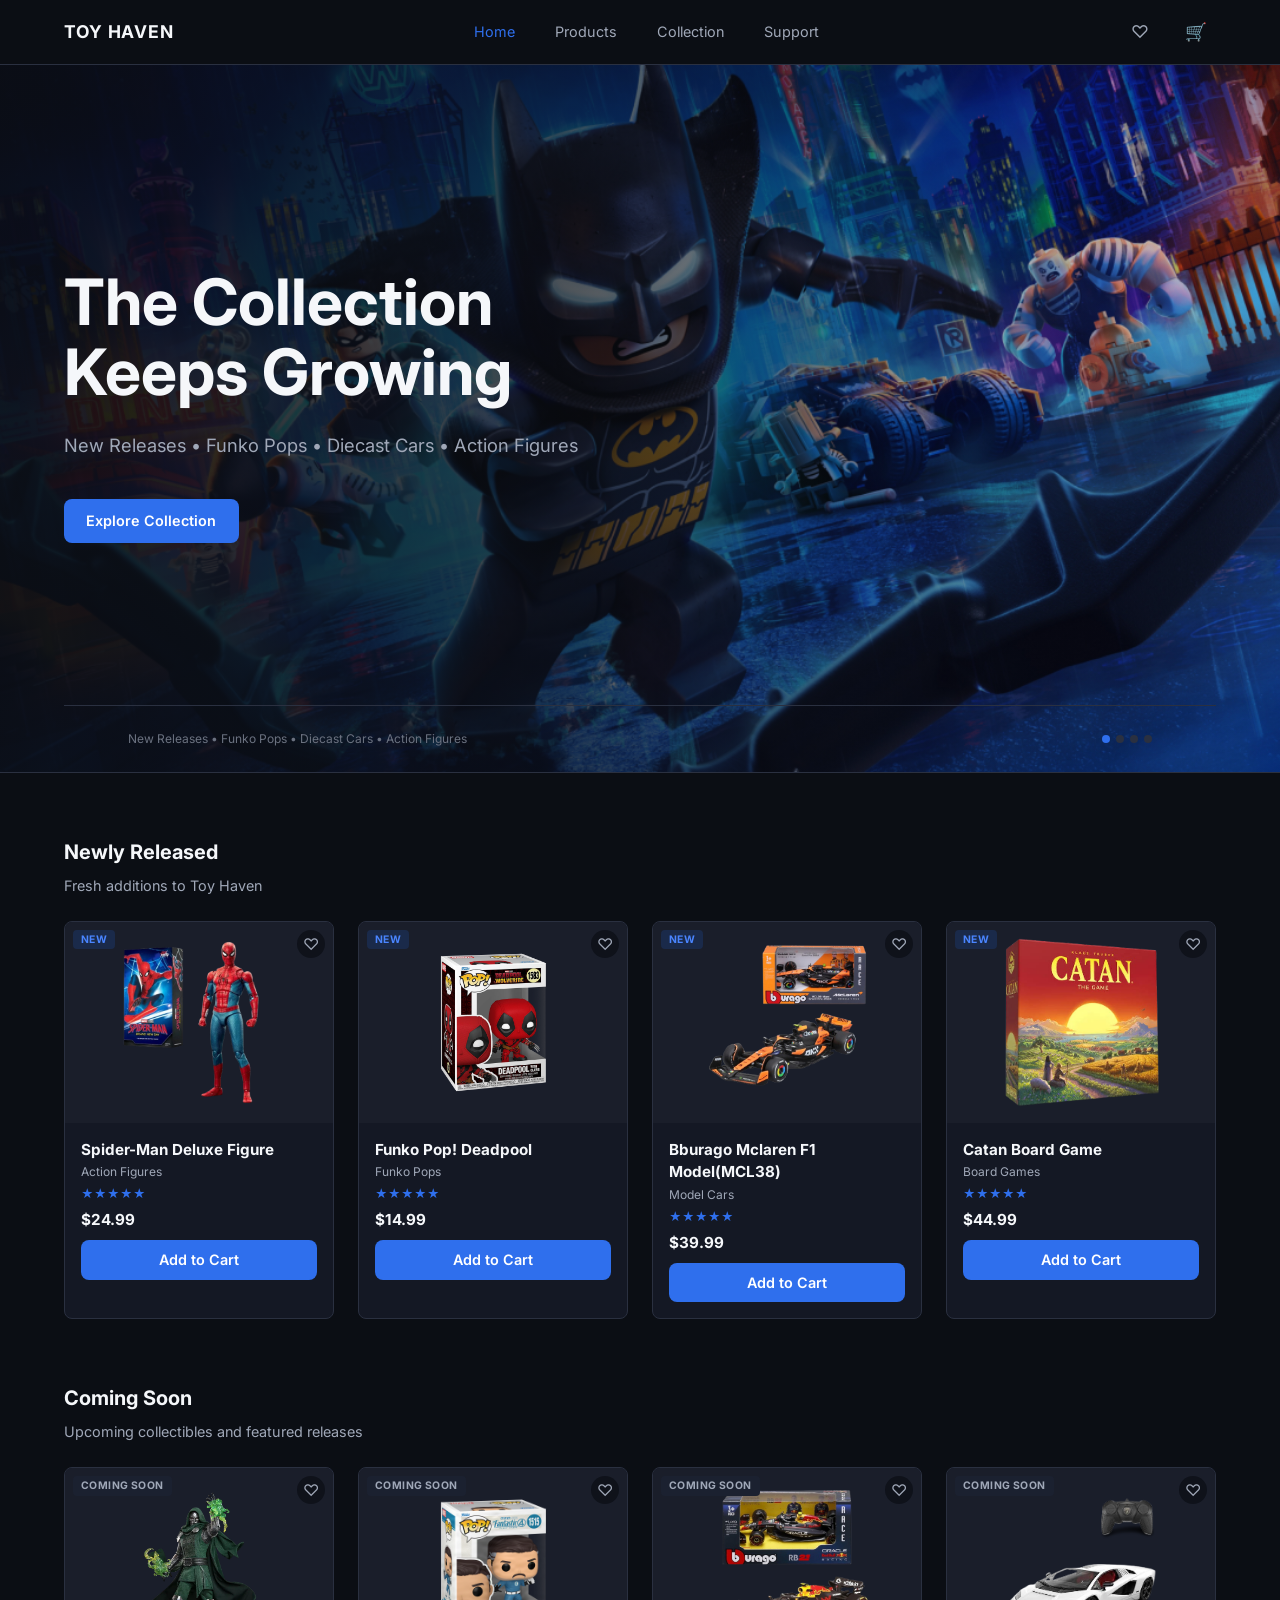
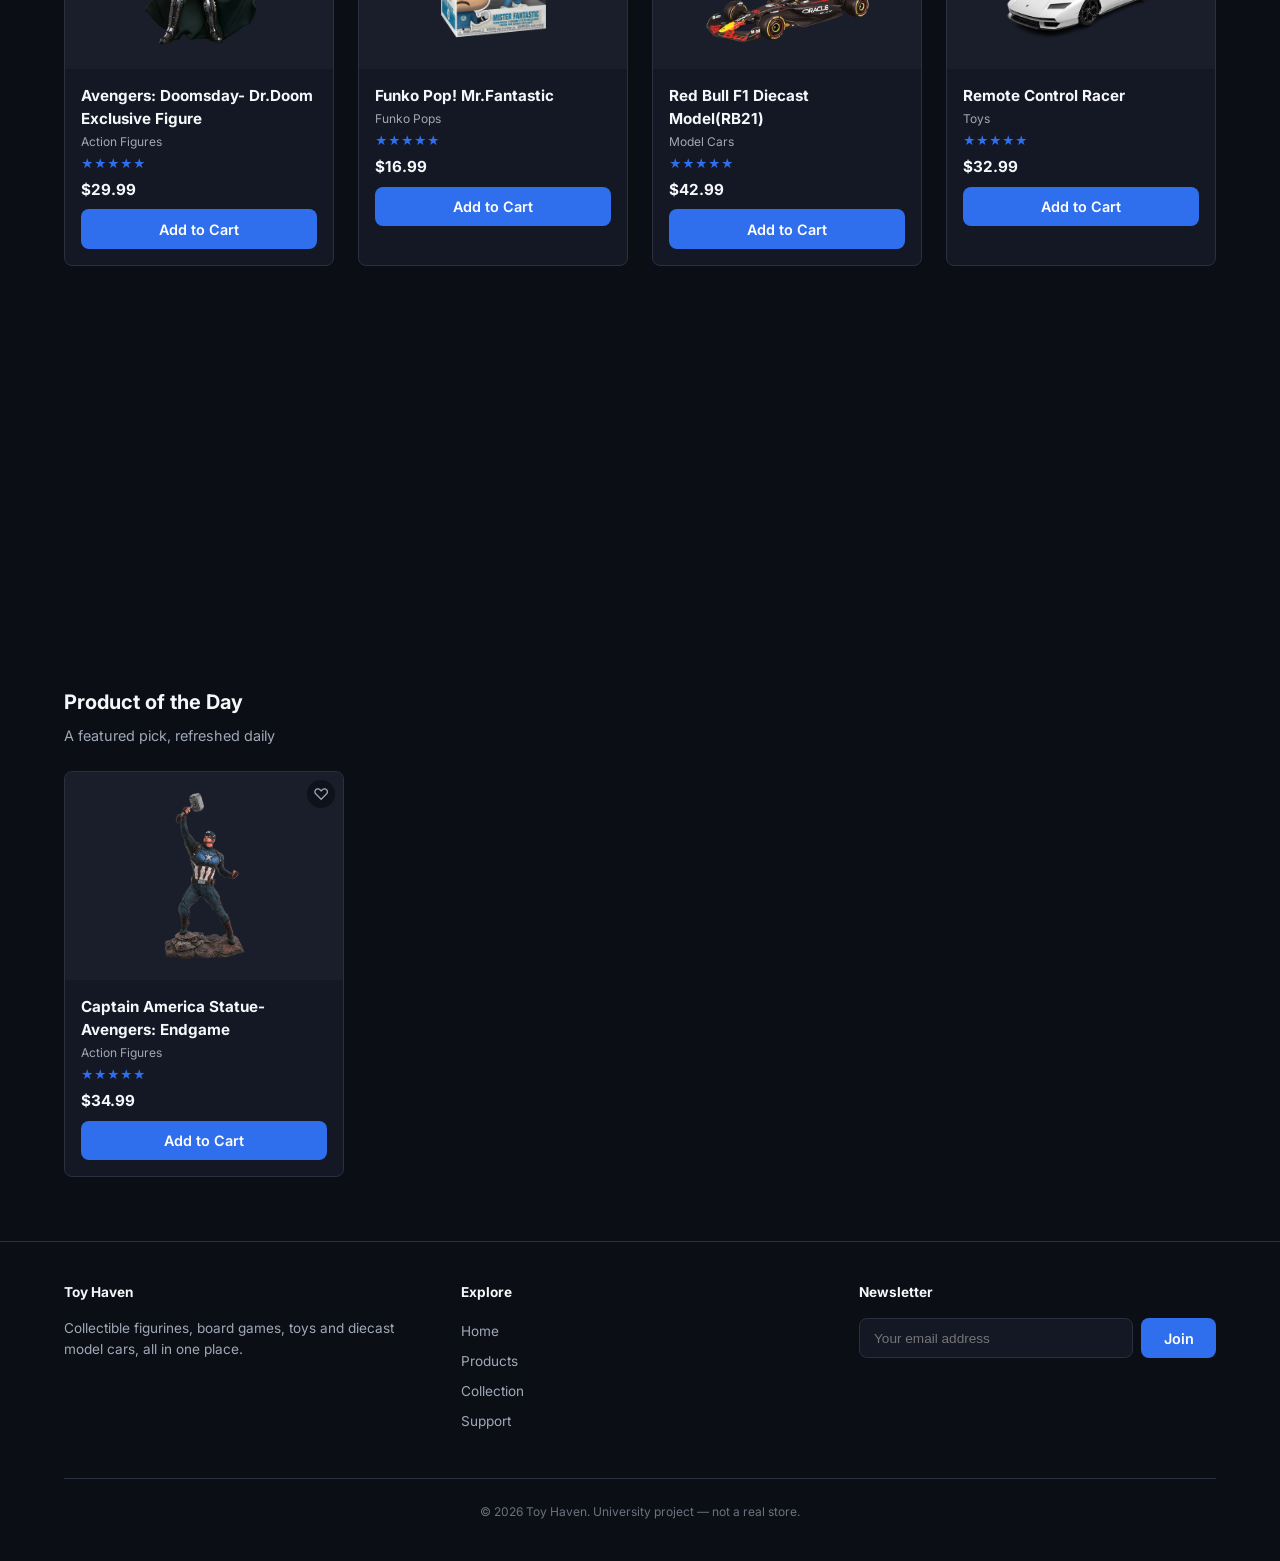
==== index.html @ 526e75de "Initial commit: Toy Haven project" ====
<!DOCTYPE html>
<html lang="en">
<head>
  <meta charset="UTF-8">
  <meta name="viewport" content="width=device-width, initial-scale=1.0">
  <title>Toy Haven — Collectibles, Toys & Board Games</title>
  <meta name="description" content="Toy Haven — browse action figures, Funko Pops, model cars, board games and toys in one place.">
  <link rel="icon" type="image/png" href="favicon/favicon.png">
  <link rel="manifest" href="manifest.json">
  <link rel="apple-touch-icon" href="favicon/icon-192.png">
  <meta name="theme-color" content="#0b0e14">
  <link rel="preconnect" href="https://fonts.googleapis.com">
  <link href="https://fonts.googleapis.com/css2?family=Inter:wght@400;600;700&display=swap" rel="stylesheet">
  <link rel="stylesheet" href="css/style.css">
</head>
<body>

  <!-- ============ HEADER (identical on every page) ============ -->
  <header class="site-header">
    <div class="container">
      <div class="logo">TOY HAVEN</div>

      <nav class="main-nav">
        <a href="index.html" class="active">Home</a>
        <a href="products.html">Products</a>
        <a href="collection.html">Collection</a>
        <a href="support.html">Support</a>
      </nav>

      <div class="header-icons">
        <a href="collection.html" aria-label="Wishlist">♡</a>
        <a href="cart.html" aria-label="Shopping cart">
          🛒
          <span id="cart-count" class="cart-count">0</span>
        </a>
        <button class="hamburger" aria-label="Open menu">
          <span></span><span></span><span></span>
        </button>
      </div>
    </div>
  </header>

  <!-- ============ HERO CAROUSEL (full-width, outside the container) ============ -->
  <section class="hero-full" aria-label="Promotions">
    <div class="hero-inner">

      <div class="hero-slide active" data-bg="images/hero/1/legobat.jpg">
        <div class="hero-text">
          <p class="hero-eyebrow"></p>
          <h1>The Collection Keeps Growing</h1>
          <p>New Releases • Funko Pops • Diecast Cars • Action Figures</p>
          <a href="products.html" class="btn btn-primary">Explore Collection</a>
        </div>
      </div>

      <div class="hero-slide" data-bg="images/hero/2/2511945.jpg">
        <div class="hero-text">
          <p class="hero-eyebrow">NEW THIS WEEK</p>
          <h1>Fresh Funko Pops Just Landed</h1>
          <p>Marvel, DC, and Movie exclusives — while supplies last.</p>
          <a href="products.html" class="btn btn-primary">Shop Funko Pops</a>
        </div>
      </div>

      <div class="hero-slide" data-bg="images/hero/3/yNQPDRgwKSz645qPKvAdC5.jpg">
        <div class="hero-text">
          <p class="hero-eyebrow">FOR THE COLLECTORS</p>
          <h1>Precision Diecast Model Cars</h1>
          <p>F1 grid cars and Bburago classics, built to scale.</p>
          <a href="products.html" class="btn btn-primary">Shop Model Cars</a>
        </div>
      </div>

      <div class="hero-slide" data-bg="images/hero/4/1411451.jpg">
        <div class="hero-text">
          <p class="hero-eyebrow">COMING SOON</p>
          <h1>Avengers: Doomsday Collectibles</h1>
          <p>Be first in line when the new lineup drops.</p>
          <a href="products.html" class="btn btn-primary">Get Notified</a>
        </div>
      </div>

      <div class="hero-footer">
        <p style="font-size:0.75rem; color:var(--text-muted);">New Releases &bull; Funko Pops &bull; Diecast Cars &bull; Action Figures</p>
        <div class="hero-dots">
          <span class="hero-dot active"></span>
          <span class="hero-dot"></span>
          <span class="hero-dot"></span>
          <span class="hero-dot"></span>
        </div>
      </div>
    </div>
  </section>

  <main class="container">
    <!-- ============ NEWLY RELEASED ============ -->
    <section class="reveal">
      <h2 class="section-title" style="margin-top: var(--space-xl);">Newly Released</h2>
      <p class="section-subtitle">Fresh additions to Toy Haven</p>
      <div id="newly-released-grid" class="product-grid">
        <!-- filled by main.js -->
      </div>
    </section>

    <!-- ============ COMING SOON ============ -->
    <section class="reveal">
      <h2 class="section-title">Coming Soon</h2>
      <p class="section-subtitle">Upcoming collectibles and featured releases</p>
      <div id="coming-soon-grid" class="product-grid">
        <!-- filled by main.js -->
      </div>
    </section>

    <!-- ============ SHOP BY CATEGORY ============ -->
    <section class="reveal">
      <h2 class="section-title">Shop by Category</h2>
      <div class="category-grid">
        <a href="products.html?category=Action%20Figures" class="category-tile">
          <div class="category-tile-image">
            <img src="images/shop by category pics/figures/dmiuu3f-df78caf3-c90e-4297-878c-dc7db9a0f4cd.png" alt="Figurines" onerror="this.parentElement.classList.add('image-missing');">
            <span class="image-placeholder">CATEGORY</span>
          </div>
          <p>Figurines</p>
        </a>
        <a href="products.html?category=Toys" class="category-tile">
          <div class="category-tile-image">
            <img src="images/toys/6063968-rubik-s-cube-the-original-3x3-colour-matching-puzzle-classic-problem-solving-cube-removebg-preview.png" alt="Toys" onerror="this.parentElement.classList.add('image-missing');">
            <span class="image-placeholder">CATEGORY</span>
          </div>
          <p>Toys</p>
        </a>
        <a href="products.html?category=Board%20Games" class="category-tile">
          <div class="category-tile-image">
            <img src="images/board-games/816dE7TY9xL-removebg-preview.png" alt="Board Games" onerror="this.parentElement.classList.add('image-missing');">
            <span class="image-placeholder">CATEGORY</span>
          </div>
          <p>Board Games</p>
        </a>
        <a href="products.html?category=Model%20Cars" class="category-tile">
          <div class="category-tile-image">
            <img src="images/shop by category pics/diecast cars/Batman-Futuristic-Automobile-Render-PNG.png" alt="Diecast Cars" onerror="this.parentElement.classList.add('image-missing');">
            <span class="image-placeholder">CATEGORY</span>
          </div>
          <p>Diecast Cars</p>
        </a>
      </div>
    </section>

    <!-- ============ PRODUCT OF THE DAY ============ -->
    <section class="reveal">
      <h2 class="section-title">Product of the Day</h2>
      <p class="section-subtitle">A featured pick, refreshed daily</p>
      <div id="product-of-day" style="max-width: 280px;">
        <!-- filled by main.js -->
      </div>
    </section>
  </main>

  <!-- ============ FOOTER (identical on every page) ============ -->
  <footer class="site-footer">
    <div class="container">
      <div class="footer-grid">
        <div>
          <h3>Toy Haven</h3>
          <p style="color: var(--text-secondary); font-size: 0.85rem;">Collectible figurines, board games, toys and diecast model cars, all in one place.</p>
        </div>
        <div>
          <h3>Explore</h3>
          <ul>
            <li><a href="index.html">Home</a></li>
            <li><a href="products.html">Products</a></li>
            <li><a href="collection.html">Collection</a></li>
            <li><a href="support.html">Support</a></li>
          </ul>
        </div>
        <div>
          <h3>Newsletter</h3>
          <form id="newsletter-form" class="newsletter-form" novalidate>
            <label for="newsletter-email" class="sr-only" style="position:absolute; left:-9999px;">Email address</label>
            <input type="email" id="newsletter-email" placeholder="Your email address">
            <button type="submit" class="btn btn-primary">Join</button>
          </form>
          <p id="newsletter-message" class="newsletter-message"></p>
        </div>
      </div>
      <div class="footer-bottom">
        <p>&copy; 2026 Toy Haven. University project — not a real store.</p>
      </div>
    </div>
  </footer>

  <script src="js/products.js"></script>
  <script src="js/shopping-cart.js"></script>
  <script src="js/collection.js"></script>
  <script src="js/main.js"></script>
</body>
</html>
---- css/style.css ----
/* ==========================================================================
   TOY HAVEN — GLOBAL STYLESHEET
   Organized top-to-bottom to match how a page is built, per section.
   ========================================================================== */

/* --------------------------------------------------------------------------
   1. CSS VARIABLES (theme) — change a color here, it updates everywhere.
   This is the entire black+blue identity in one place.
   -------------------------------------------------------------------------- */
:root {
  /* Backgrounds */
  --bg-page: #0b0e14;        /* main page background, near-black */
  --bg-card: #141824;        /* card / panel background, dark navy-black */
  --bg-card-hover: #1b2130;  /* slightly lighter for hover states */

  /* Blue accents */
  --accent: #2f6fed;         /* primary blue — buttons, links, highlights */
  --accent-hover: #4a85ff;   /* lighter blue for hover */
  --accent-soft: #1a2a4a;    /* muted blue for tags/badges backgrounds */

  /* Text */
  --text-primary: #f5f7fa;   /* main readable text, off-white (not pure white — softer on dark bg) */
  --text-secondary: #a0a8b8; /* secondary text — category labels, prices, meta info */
  --text-muted: #6b7280;     /* least important text — placeholders */

  /* Borders */
  --border-color: #2a3040;

  /* Status colors (small use only — cart success msg, "new" tag, errors) */
  --success: #34c77b;
  --error: #e5484d;

  /* Spacing scale — reused instead of random pixel values */
  --space-xs: 0.5rem;
  --space-sm: 1rem;
  --space-md: 1.5rem;
  --space-lg: 2.5rem;
  --space-xl: 4rem;

  /* Shared layout values */
  --radius: 8px;
  --max-width: 1200px;
  --transition: 0.2s ease;
}

/* --------------------------------------------------------------------------
   2. RESET / BASE
   -------------------------------------------------------------------------- */
* {
  margin: 0;
  padding: 0;
  box-sizing: border-box;
}

html {
  scroll-behavior: smooth; /* satisfies "smooth scrolling" requirement */
}

body {
  font-family: 'Inter', Arial, Helvetica, sans-serif;
  background-color: var(--bg-page);
  color: var(--text-primary);
  line-height: 1.5;
  overflow-x: hidden; /* prevents unwanted horizontal scroll */
}

a {
  color: inherit;
  text-decoration: none;
}

img {
  max-width: 100%;
  display: block;
}

button {
  font-family: inherit;
  cursor: pointer;
  border: none;
  background: none;
}

ul {
  list-style: none;
}

.container {
  max-width: var(--max-width);
  margin: 0 auto;
  padding: 0 var(--space-md);
}

/* Simple fade-in used for scroll-reveal (JS adds "is-visible") */
.reveal {
  opacity: 0;
  transform: translateY(16px);
  transition: opacity 0.5s ease, transform 0.5s ease;
}
.reveal.is-visible {
  opacity: 1;
  transform: translateY(0);
}

/* --------------------------------------------------------------------------
   3. HEADER / NAVIGATION
   -------------------------------------------------------------------------- */
.site-header {
  position: sticky;
  top: 0;
  z-index: 100;
  background-color: var(--bg-page);
  border-bottom: 1px solid var(--border-color);
}

.site-header .container {
  display: flex;
  align-items: center;
  justify-content: space-between;
  height: 64px;
}

.logo {
  font-weight: 700;
  font-size: 1.1rem;
  letter-spacing: 0.05em;
  color: var(--text-primary);
}

.main-nav {
  display: flex;
  gap: var(--space-lg);
}

.main-nav a {
  color: var(--text-secondary);
  font-size: 0.9rem;
  transition: color var(--transition);
}

.main-nav a:hover,
.main-nav a.active {
  color: var(--accent);
}

.header-icons {
  display: flex;
  align-items: center;
  gap: var(--space-sm);
}

.header-icons a {
  position: relative;
  color: var(--text-secondary);
  font-size: 1.1rem;
  transition: color var(--transition);
  display: flex;
  align-items: center;
  justify-content: center;
  min-width: 40px;
  min-height: 40px;
}

.header-icons a:hover {
  color: var(--accent);
}

.cart-count {
  position: absolute;
  top: 2px;
  right: 2px;
  background-color: var(--accent);
  color: #fff;
  font-size: 0.65rem;
  font-weight: 700;
  width: 16px;
  height: 16px;
  border-radius: 50%;
  display: flex;
  align-items: center;
  justify-content: center;
}

/* Hamburger — hidden on desktop, shown via media query below */
.hamburger {
  display: none;
  flex-direction: column;
  justify-content: center;
  align-items: center;
  gap: 5px;
  width: 44px;
  height: 44px;
  padding: 0;
  flex-shrink: 0;
}

.hamburger span {
  width: 22px;
  height: 2px;
  background-color: var(--text-primary);
  transition: transform var(--transition), opacity var(--transition);
}

/* When open, morph the 3 bars into an X — clear visual feedback that
   tapping actually registered, and that tapping again will close it. */
.hamburger.open span:nth-child(1) {
  transform: translateY(7px) rotate(45deg);
}

.hamburger.open span:nth-child(2) {
  opacity: 0;
}

.hamburger.open span:nth-child(3) {
  transform: translateY(-7px) rotate(-45deg);
}

/* --------------------------------------------------------------------------
   4. PAGE TITLE (e.g. "HOME — DESKTOP" style headings used per page)
   -------------------------------------------------------------------------- */
.page-title {
  font-size: 1.75rem;
  font-weight: 700;
  padding: var(--space-lg) 0 var(--space-sm);
}

.section-title {
  font-size: 1.25rem;
  font-weight: 700;
  margin-bottom: var(--space-xs);
}

.section-subtitle {
  color: var(--text-secondary);
  font-size: 0.9rem;
  margin-bottom: var(--space-md);
}

/* --------------------------------------------------------------------------
   5. BUTTONS
   -------------------------------------------------------------------------- */
.btn {
  display: inline-block;
  padding: 0.7rem 1.4rem;
  border-radius: var(--radius);
  font-size: 0.9rem;
  font-weight: 600;
  transition: background-color var(--transition), transform var(--transition);
}

.btn-primary {
  background-color: var(--accent);
  color: #fff;
}

.btn-primary:hover {
  background-color: var(--accent-hover);
  transform: translateY(-1px);
}

.btn-secondary {
  background-color: transparent;
  color: var(--text-primary);
  border: 1px solid var(--border-color);
}

.btn-secondary:hover {
  border-color: var(--accent);
  color: var(--accent);
}

.btn-block {
  width: 100%;
  text-align: center;
}

/* --------------------------------------------------------------------------
   6. HERO CAROUSEL (Home page)
   -------------------------------------------------------------------------- */
.hero-full {
  width: 100%;
  background-color: var(--bg-card);
  background-size: cover;
  background-position: center;
  background-repeat: no-repeat;
  border-bottom: 1px solid var(--border-color);
  overflow: hidden;
  position: relative;
  transition: background-image 0.3s ease;
}

/* Dark gradient sits between the background image and the text so
   the text stays readable no matter how bright the photo is. This
   covers the FULL edge-to-edge banner, not just the padded content
   area, since the background image lives on .hero-full itself. */
.hero-full::before {
  content: "";
  position: absolute;
  inset: 0;
  background: linear-gradient(
    90deg,
    rgba(11, 14, 20, 0.92) 0%,
    rgba(11, 14, 20, 0.75) 40%,
    rgba(11, 14, 20, 0.35) 75%,
    rgba(11, 14, 20, 0.15) 100%
  );
  z-index: 1;
}

.hero-inner {
  max-width: 1600px;
  margin: 0 auto;
  padding: 0 var(--space-xl);
  position: relative;
  z-index: 2;
}

.hero-slide {
  display: none;
  align-items: center;
  padding: var(--space-xl) 0;
  min-height: 640px;
}

.hero-slide.active {
  display: flex;
}

.hero-text {
  max-width: 560px;
}

.hero-eyebrow {
  color: var(--accent);
  font-size: 0.9rem;
  font-weight: 700;
  letter-spacing: 0.1em;
  margin-bottom: var(--space-md);
}

.hero-slide h1 {
  font-size: 4rem;
  line-height: 1.1;
  margin-bottom: var(--space-md);
}

.hero-slide p {
  color: var(--text-secondary);
  font-size: 1.15rem;
  margin-bottom: var(--space-lg);
}

.hero-footer {
  display: flex;
  align-items: center;
  justify-content: space-between;
  max-width: 1600px;
  margin: 0 auto;
  padding: var(--space-md) var(--space-xl);
  border-top: 1px solid var(--border-color);
}

/* Smaller version of the hero used on secondary pages (Products, Cart,
   Checkout, Collection, Support) — same carousel behaviour, less height
   so it doesn't compete with the page's main task. */
.hero-full.compact .hero-slide {
  min-height: 220px;
  padding: var(--space-lg) 0;
}

.hero-full.compact .hero-slide h1 {
  font-size: 1.8rem;
}

.hero-full.compact .hero-slide p {
  font-size: 0.9rem;
  margin-bottom: var(--space-md);
}

.hero-dots {
  display: flex;
  gap: 6px;
}

.hero-dot {
  width: 8px;
  height: 8px;
  border-radius: 50%;
  background-color: var(--border-color);
  transition: background-color var(--transition);
}

.hero-dot.active {
  background-color: var(--accent);
}

.hero-arrow {
  color: var(--text-secondary);
  font-size: 1rem;
}

/* --------------------------------------------------------------------------
   7. PRODUCT GRID + PRODUCT CARD (reused: Home, Products, Collection)
   -------------------------------------------------------------------------- */
.product-grid {
  display: grid;
  grid-template-columns: repeat(4, 1fr);
  gap: var(--space-md);
  margin-bottom: var(--space-xl);
}

.product-card {
  background-color: var(--bg-card);
  border: 1px solid var(--border-color);
  border-radius: var(--radius);
  overflow: hidden;
  transition: transform var(--transition), border-color var(--transition);
  cursor: pointer;
}

.product-card:hover {
  transform: translateY(-3px);
  border-color: var(--accent);
}

.product-card-image {
  position: relative;
  background-color: #1a1e2a;
  aspect-ratio: 4 / 3;
  display: flex;
  align-items: center;
  justify-content: center;
  color: var(--text-muted);
  font-size: 0.75rem;
  overflow: hidden;
}

.product-card-image img {
  width: 100%;
  height: 100%;
  object-fit: contain;
  padding: var(--space-sm);
}

/* Hidden by default — only shown if the real image fails to load
   (see the onerror handler in createProductCardHTML in main.js).
   This means a missing file never breaks the layout; it just falls
   back to the same gray placeholder box we used during development. */
.product-card-image .image-placeholder {
  display: none;
  width: 100%;
  height: 100%;
  align-items: center;
  justify-content: center;
}

.product-card-image.image-missing img {
  display: none;
}

.product-card-image.image-missing .image-placeholder {
  display: flex;
}

.product-tag {
  position: absolute;
  top: 8px;
  left: 8px;
  background-color: var(--accent-soft);
  color: var(--accent-hover);
  font-size: 0.65rem;
  font-weight: 700;
  padding: 2px 8px;
  border-radius: 4px;
  letter-spacing: 0.04em;
}

.product-tag.coming-soon {
  background-color: var(--bg-card-hover);
  color: var(--text-secondary);
}

.wishlist-btn {
  position: absolute;
  top: 8px;
  right: 8px;
  width: 28px;
  height: 28px;
  border-radius: 50%;
  background-color: rgba(11, 14, 20, 0.7);
  color: var(--text-secondary);
  font-size: 1rem;
  display: flex;
  align-items: center;
  justify-content: center;
  transition: color var(--transition), transform var(--transition);
}

.wishlist-btn:hover {
  color: var(--accent-hover);
  transform: scale(1.1);
}

.wishlist-btn.active {
  color: var(--error);
}

.product-card-body {
  padding: var(--space-sm);
}

.product-card-body h3 {
  font-size: 0.95rem;
  margin-bottom: 2px;
}

.product-category {
  color: var(--text-secondary);
  font-size: 0.75rem;
  margin-bottom: 4px;
}

.product-rating {
  color: var(--accent);
  font-size: 0.75rem;
  margin-bottom: 6px;
}

.product-price {
  font-weight: 700;
  font-size: 0.95rem;
  margin-bottom: var(--space-xs);
}

/* --------------------------------------------------------------------------
   8. CATEGORY TILES (Home — Shop by Category)
   -------------------------------------------------------------------------- */
.category-grid {
  display: grid;
  grid-template-columns: repeat(4, 1fr);
  gap: var(--space-md);
  margin-bottom: var(--space-xl);
}

.category-tile {
  background-color: var(--bg-card);
  border: 1px solid var(--border-color);
  border-radius: var(--radius);
  overflow: hidden;
  text-align: center;
  transition: border-color var(--transition);
}

.category-tile:hover {
  border-color: var(--accent);
}

.category-tile-image {
  position: relative;
  background-color: #1a1e2a;
  aspect-ratio: 4 / 3;
  overflow: hidden;
}

.category-tile-image img {
  width: 100%;
  height: 100%;
  object-fit: cover;
}

.category-tile-image .image-placeholder {
  display: none;
  width: 100%;
  height: 100%;
  align-items: center;
  justify-content: center;
  color: var(--text-muted);
  font-size: 0.75rem;
}

.category-tile-image.image-missing img {
  display: none;
}

.category-tile-image.image-missing .image-placeholder {
  display: flex;
}

.category-tile p {
  padding: var(--space-sm);
  font-weight: 600;
  font-size: 0.85rem;
}

/* --------------------------------------------------------------------------
   9. FILTER / SEARCH BAR (Products page)
   -------------------------------------------------------------------------- */
.filter-bar {
  display: flex;
  gap: var(--space-sm);
  align-items: center;
  margin: var(--space-md) 0 var(--space-lg);
  flex-wrap: wrap;
}

.search-input {
  flex: 1;
  min-width: 200px;
  background-color: var(--bg-card);
  border: 1px solid var(--border-color);
  border-radius: var(--radius);
  padding: 0.6rem 1rem;
  color: var(--text-primary);
  font-size: 0.85rem;
}

.search-input:focus {
  outline: none;
  border-color: var(--accent);
}

.filter-pill {
  background-color: var(--bg-card);
  border: 1px solid var(--border-color);
  border-radius: 999px;
  padding: 0.5rem 1rem;
  font-size: 0.8rem;
  color: var(--text-secondary);
  transition: all var(--transition);
  white-space: nowrap;
}

.filter-pill:hover {
  border-color: var(--accent);
  color: var(--text-primary);
}

.filter-pill.active {
  background-color: var(--accent);
  color: #fff;
  border-color: var(--accent);
}

/* --------------------------------------------------------------------------
   10. PRODUCT MODAL (quick-view — satisfies "filtering and modal display")
   -------------------------------------------------------------------------- */
.modal-overlay {
  display: none;
  position: fixed;
  inset: 0;
  background-color: rgba(0, 0, 0, 0.7);
  z-index: 200;
  align-items: center;
  justify-content: center;
}

.modal-overlay.active {
  display: flex;
}

.modal-box {
  background-color: var(--bg-card);
  border: 1px solid var(--border-color);
  border-radius: var(--radius);
  max-width: 500px;
  width: 90%;
  padding: var(--space-lg);
  position: relative;
}

.modal-close {
  position: absolute;
  top: var(--space-sm);
  right: var(--space-sm);
  color: var(--text-secondary);
  font-size: 1.2rem;
}

.modal-close:hover {
  color: var(--accent);
}

/* --------------------------------------------------------------------------
   11. CART PAGE
   -------------------------------------------------------------------------- */
.cart-layout {
  display: grid;
  grid-template-columns: 2fr 1fr;
  gap: var(--space-lg);
  align-items: start;
  margin-bottom: var(--space-xl);
}

.cart-item {
  display: flex;
  align-items: center;
  gap: var(--space-md);
  background-color: var(--bg-card);
  border: 1px solid var(--border-color);
  border-radius: var(--radius);
  padding: var(--space-sm);
  margin-bottom: var(--space-sm);
}

.cart-item-image {
  width: 72px;
  height: 72px;
  flex-shrink: 0;
  background-color: #1a1e2a;
  border-radius: var(--radius);
  display: flex;
  align-items: center;
  justify-content: center;
  color: var(--text-muted);
  font-size: 0.65rem;
  overflow: hidden;
}

.cart-item-image img {
  width: 100%;
  height: 100%;
  object-fit: contain;
  padding: 6px;
}

.cart-item-image .image-placeholder {
  display: none;
  width: 100%;
  height: 100%;
  align-items: center;
  justify-content: center;
}

.cart-item-image.image-missing img {
  display: none;
}

.cart-item-image.image-missing .image-placeholder {
  display: flex;
}

.cart-item-details {
  flex: 1;
}

.cart-item-details h3 {
  font-size: 0.95rem;
  margin-bottom: 2px;
}

.cart-item-price {
  color: var(--text-secondary);
  font-size: 0.8rem;
}

.cart-item-subtotal {
  color: var(--text-primary);
  font-size: 0.85rem;
  font-weight: 600;
  margin-top: 2px;
}

.qty-stepper {
  display: flex;
  align-items: center;
  gap: var(--space-xs);
}

.qty-stepper button {
  width: 28px;
  height: 28px;
  border: 1px solid var(--border-color);
  border-radius: 4px;
  color: var(--text-primary);
}

.qty-stepper button:hover {
  border-color: var(--accent);
  color: var(--accent);
}

.summary-box {
  background-color: var(--bg-card);
  border: 1px solid var(--border-color);
  border-radius: var(--radius);
  padding: var(--space-md);
}

.summary-box h2 {
  font-size: 1.1rem;
  margin-bottom: var(--space-md);
}

.summary-row {
  display: flex;
  justify-content: space-between;
  font-size: 0.85rem;
  color: var(--text-secondary);
  margin-bottom: var(--space-xs);
}

.summary-row.total {
  color: var(--text-primary);
  font-weight: 700;
  font-size: 1rem;
  padding-top: var(--space-xs);
  border-top: 1px solid var(--border-color);
  margin-top: var(--space-xs);
}

.summary-box .btn {
  margin-top: var(--space-sm);
}

/* --------------------------------------------------------------------------
   12. FORMS (Checkout + Support)
   -------------------------------------------------------------------------- */
.form-group {
  margin-bottom: var(--space-md);
}

.form-group label {
  display: block;
  font-size: 0.8rem;
  color: var(--text-secondary);
  margin-bottom: 6px;
}

.form-group input,
.form-group select,
.form-group textarea {
  width: 100%;
  background-color: var(--bg-card);
  border: 1px solid var(--border-color);
  border-radius: var(--radius);
  padding: 0.65rem 0.9rem;
  color: var(--text-primary);
  font-size: 0.85rem;
  font-family: inherit;
}

.form-group input:focus,
.form-group select:focus,
.form-group textarea:focus {
  outline: none;
  border-color: var(--accent);
}

.form-error {
  color: var(--error);
  font-size: 0.75rem;
  margin-top: 4px;
  display: none;
}

.form-error.visible {
  display: block;
}

.checkout-layout,
.support-layout {
  display: grid;
  grid-template-columns: 1.3fr 1fr;
  gap: var(--space-lg);
  align-items: start;
  margin-bottom: var(--space-xl);
}

.feedback-confirmation {
  display: none;
  color: var(--success);
  font-size: 0.85rem;
  font-weight: 600;
  margin-top: var(--space-sm);
}

.feedback-confirmation.visible {
  display: block;
}

.order-confirmed {
  display: none;
  background-color: var(--bg-card);
  border: 1px solid var(--success);
  border-radius: var(--radius);
  padding: var(--space-lg);
  text-align: center;
  color: var(--success);
  font-weight: 600;
  margin-top: var(--space-md);
}

.order-confirmed.visible {
  display: block;
  animation: confirm-pop 0.4s ease;
}

.order-confirmed .checkmark {
  font-size: 2rem;
  display: block;
  margin-bottom: var(--space-sm);
}

@keyframes confirm-pop {
  0% {
    opacity: 0;
    transform: scale(0.85);
  }
  60% {
    opacity: 1;
    transform: scale(1.03);
  }
  100% {
    opacity: 1;
    transform: scale(1);
  }
}

/* --------------------------------------------------------------------------
   13. COLLECTION PAGE
   -------------------------------------------------------------------------- */
.collection-layout {
  display: grid;
  grid-template-columns: repeat(3, 1fr);
  gap: var(--space-lg);
  margin-bottom: var(--space-xl);
}

.collection-column h2 {
  font-size: 0.85rem;
  font-weight: 700;
  letter-spacing: 0.04em;
  margin-bottom: var(--space-sm);
  color: var(--text-secondary);
}

.collection-column .product-card {
  margin-bottom: var(--space-sm);
}

.wishlist-item {
  margin-bottom: var(--space-sm);
}

.status-controls {
  display: flex;
  gap: var(--space-xs);
  margin-top: var(--space-xs);
}

.status-select {
  flex: 1;
  background-color: var(--bg-card);
  border: 1px solid var(--border-color);
  border-radius: var(--radius);
  padding: 0.4rem 0.6rem;
  color: var(--text-primary);
  font-size: 0.75rem;
}

.remove-wishlist-btn {
  background-color: transparent;
  border: 1px solid var(--border-color);
  border-radius: var(--radius);
  padding: 0.4rem 0.7rem;
  color: var(--text-secondary);
  font-size: 0.75rem;
  transition: border-color var(--transition), color var(--transition);
}

.remove-wishlist-btn:hover {
  border-color: var(--error);
  color: var(--error);
}

/* --------------------------------------------------------------------------
   14. FAQ ACCORDION (Support page)
   -------------------------------------------------------------------------- */
.faq-item {
  border-bottom: 1px solid var(--border-color);
}

.faq-question {
  width: 100%;
  display: flex;
  justify-content: space-between;
  align-items: center;
  padding: var(--space-sm) 0;
  color: var(--text-primary);
  font-size: 0.9rem;
  text-align: left;
}

.faq-question .faq-icon {
  color: var(--accent);
  transition: transform var(--transition);
}

.faq-question.open .faq-icon {
  transform: rotate(45deg);
}

.faq-answer {
  max-height: 0;
  overflow: hidden;
  transition: max-height var(--transition);
  color: var(--text-secondary);
  font-size: 0.85rem;
}

.faq-answer p {
  padding-bottom: var(--space-sm);
}

/* --------------------------------------------------------------------------
   15. FOOTER
   -------------------------------------------------------------------------- */
.site-footer {
  border-top: 1px solid var(--border-color);
  margin-top: var(--space-xl);
  padding: var(--space-lg) 0;
}

.footer-grid {
  display: grid;
  grid-template-columns: 1fr 1fr 1fr;
  gap: var(--space-lg);
  margin-bottom: var(--space-lg);
}

.footer-grid h3 {
  font-size: 0.85rem;
  margin-bottom: var(--space-sm);
}

.footer-grid ul li {
  margin-bottom: 6px;
}

.footer-grid ul li a {
  color: var(--text-secondary);
  font-size: 0.85rem;
  transition: color var(--transition);
}

.footer-grid ul li a:hover {
  color: var(--accent);
}

.newsletter-form {
  display: flex;
  gap: var(--space-xs);
}

.newsletter-form input {
  flex: 1;
  background-color: var(--bg-card);
  border: 1px solid var(--border-color);
  border-radius: var(--radius);
  padding: 0.6rem 0.9rem;
  color: var(--text-primary);
  font-size: 0.85rem;
}

.newsletter-message {
  font-size: 0.75rem;
  margin-top: 6px;
  display: none;
}

.newsletter-message.visible {
  display: block;
}

.footer-bottom {
  text-align: center;
  color: var(--text-muted);
  font-size: 0.75rem;
  padding-top: var(--space-md);
  border-top: 1px solid var(--border-color);
}

/* --------------------------------------------------------------------------
   16. RESPONSIVE — MOBILE / TABLET
   Mobile-first overrides applied top-down per the Figma mobile frames.
   -------------------------------------------------------------------------- */
@media (max-width: 1024px) {
  .product-grid,
  .category-grid {
    grid-template-columns: repeat(2, 1fr);
  }
}

@media (max-width: 900px) {
  .cart-layout,
  .checkout-layout,
  .support-layout,
  .collection-layout {
    grid-template-columns: 1fr;
  }
}

@media (max-width: 768px) {
  .main-nav {
    display: flex;
    flex-direction: column;
    position: absolute;
    top: 64px;
    left: 0;
    right: 0;
    background-color: var(--bg-page);
    border-bottom: 1px solid var(--border-color);
    padding: var(--space-md);
    gap: var(--space-sm);
    z-index: 99;
    opacity: 0;
    transform: translateY(-8px);
    pointer-events: none;
    transition: opacity 0.2s ease, transform 0.2s ease;
  }

  .main-nav.mobile-open {
    opacity: 1;
    transform: translateY(0);
    pointer-events: auto;
  }

  /* Bigger tap targets on touch screens — 28px buttons are fine for a
     mouse cursor but fiddly with a finger */
  .qty-stepper button {
    width: 36px;
    height: 36px;
  }

  .wishlist-btn {
    width: 34px;
    height: 34px;
    font-size: 1.15rem;
  }

  .hamburger {
    display: flex;
  }

  /* mobile nav drop-down, toggled via JS adding .open to body or nav */
  .hero-inner {
    padding: 0 var(--space-md);
  }

  .hero-slide {
    min-height: 420px;
    padding: var(--space-lg) 0;
  }

  /* On mobile the text spans nearly the full width instead of just
     the left portion, so the left-to-right gradient used on desktop
     isn't enough — it would leave the right side of the text
     unreadable. Switch to a flatter, more uniform dark overlay. */
  .hero-full::before {
    background: linear-gradient(
      180deg,
      rgba(11, 14, 20, 0.88) 0%,
      rgba(11, 14, 20, 0.8) 100%
    );
  }

  .hero-text {
    max-width: 100%;
  }

  .hero-eyebrow {
    font-size: 0.75rem;
    margin-bottom: var(--space-sm);
  }

  .hero-slide h1 {
    font-size: 2rem;
  }

  .hero-slide p {
    font-size: 0.95rem;
    margin-bottom: var(--space-md);
  }

  .hero-full.compact .hero-slide {
    min-height: 220px;
  }

  .hero-footer {
    padding: var(--space-sm) var(--space-md);
    justify-content: center;
  }

  .hero-footer p {
    /* Hide the long bullet-separated promo list on small screens —
       the dots already communicate "there are more slides", and this
       line was wrapping onto 2-3 lines and crowding the dots */
    display: none;
  }

  .product-grid,
  .category-grid {
    grid-template-columns: repeat(2, 1fr);
    gap: var(--space-sm);
  }

  .footer-grid {
    grid-template-columns: 1fr;
    gap: var(--space-md);
  }
}

@media (max-width: 480px) {
  .hero-slide {
    min-height: 360px;
  }

  .hero-slide h1 {
    font-size: 1.6rem;
  }

  .hero-slide p {
    font-size: 0.85rem;
  }

  .product-grid,
  .category-grid {
    grid-template-columns: 1fr;
  }

  .page-title {
    font-size: 1.4rem;
  }

  /* Cart row: image + name/price stay on top, qty stepper and remove
     button wrap onto their own line instead of squeezing everything
     into one cramped row */
  .cart-item {
    flex-wrap: wrap;
  }

  .cart-item-details {
    flex: 1 1 100%;
  }

  .qty-stepper {
    margin-top: var(--space-xs);
  }

  /* Collection status dropdown + Remove button: side-by-side is too
     tight on a narrow phone, so stack them */
  .status-controls {
    flex-direction: column;
  }

  /* Search bar: let it take the full row so the filter pills wrap
     cleanly underneath instead of everything squeezing onto one line */
  .search-input {
    flex-basis: 100%;
  }
}
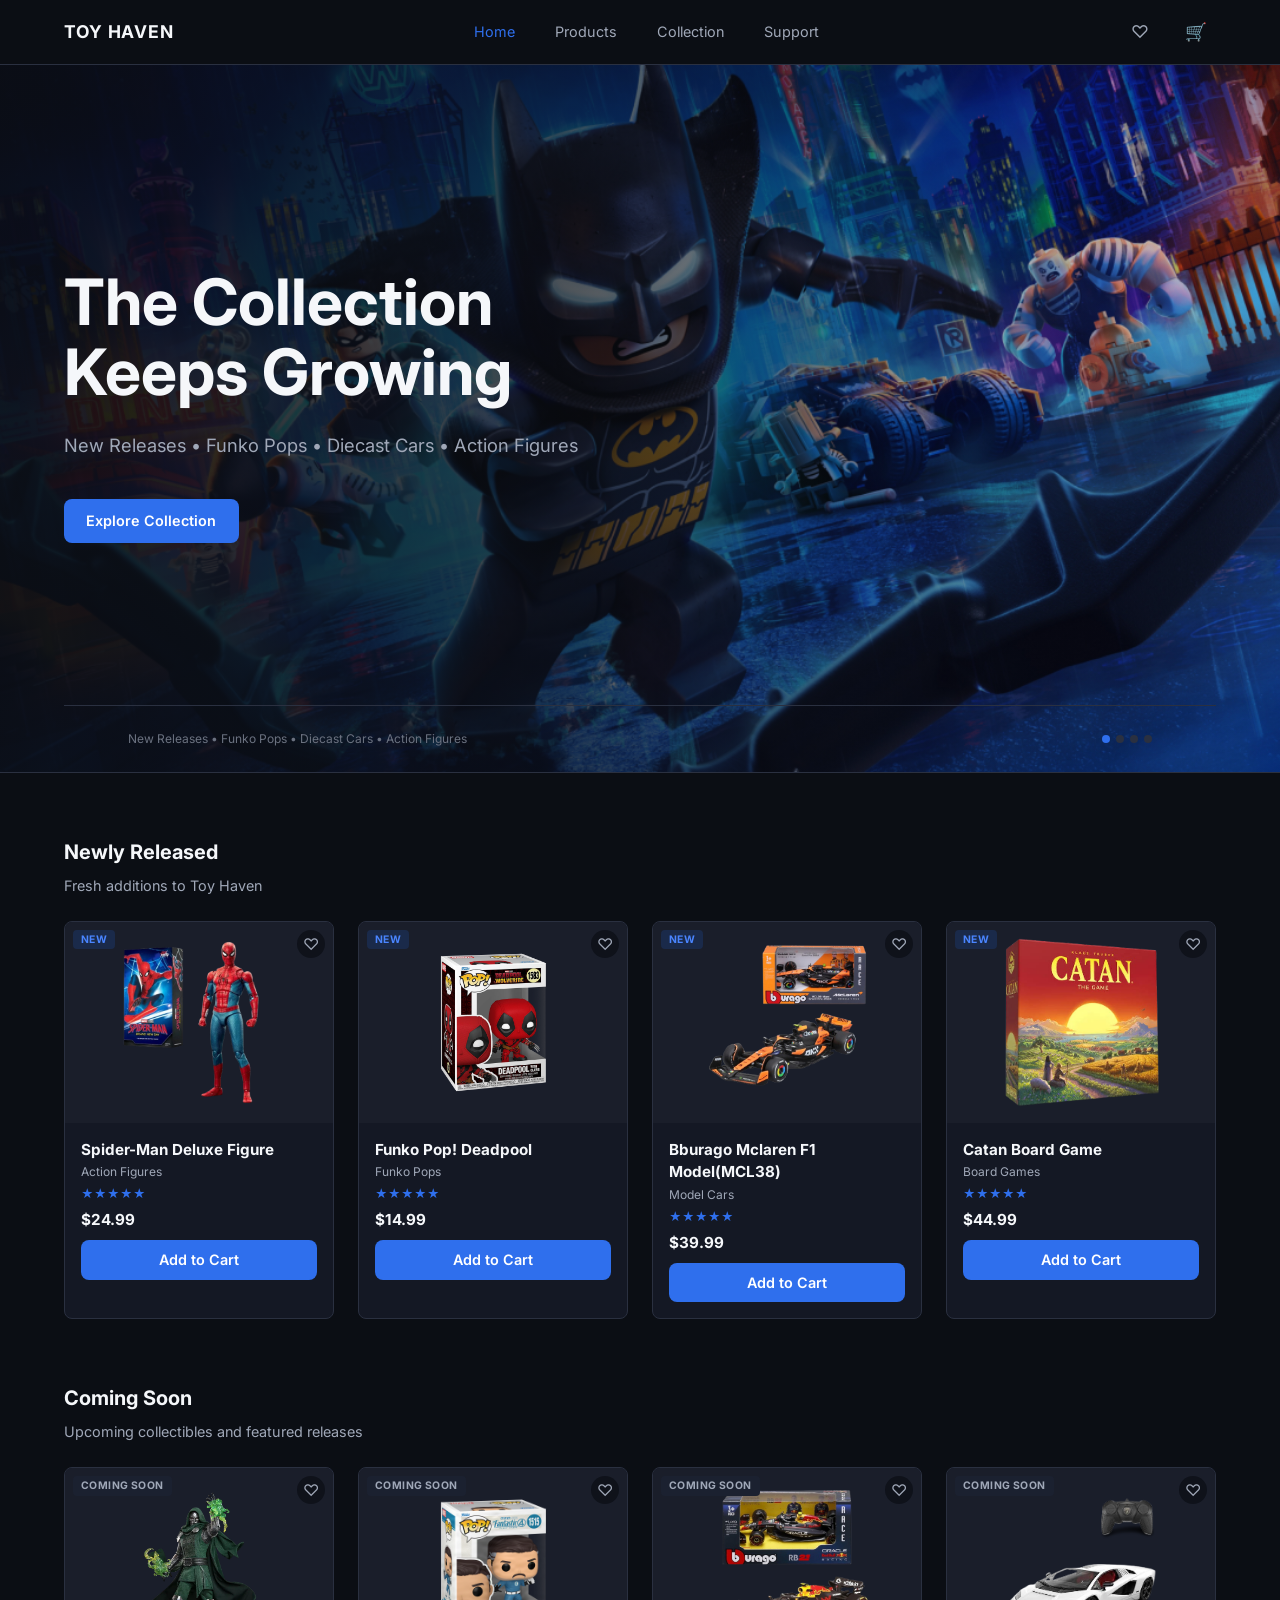
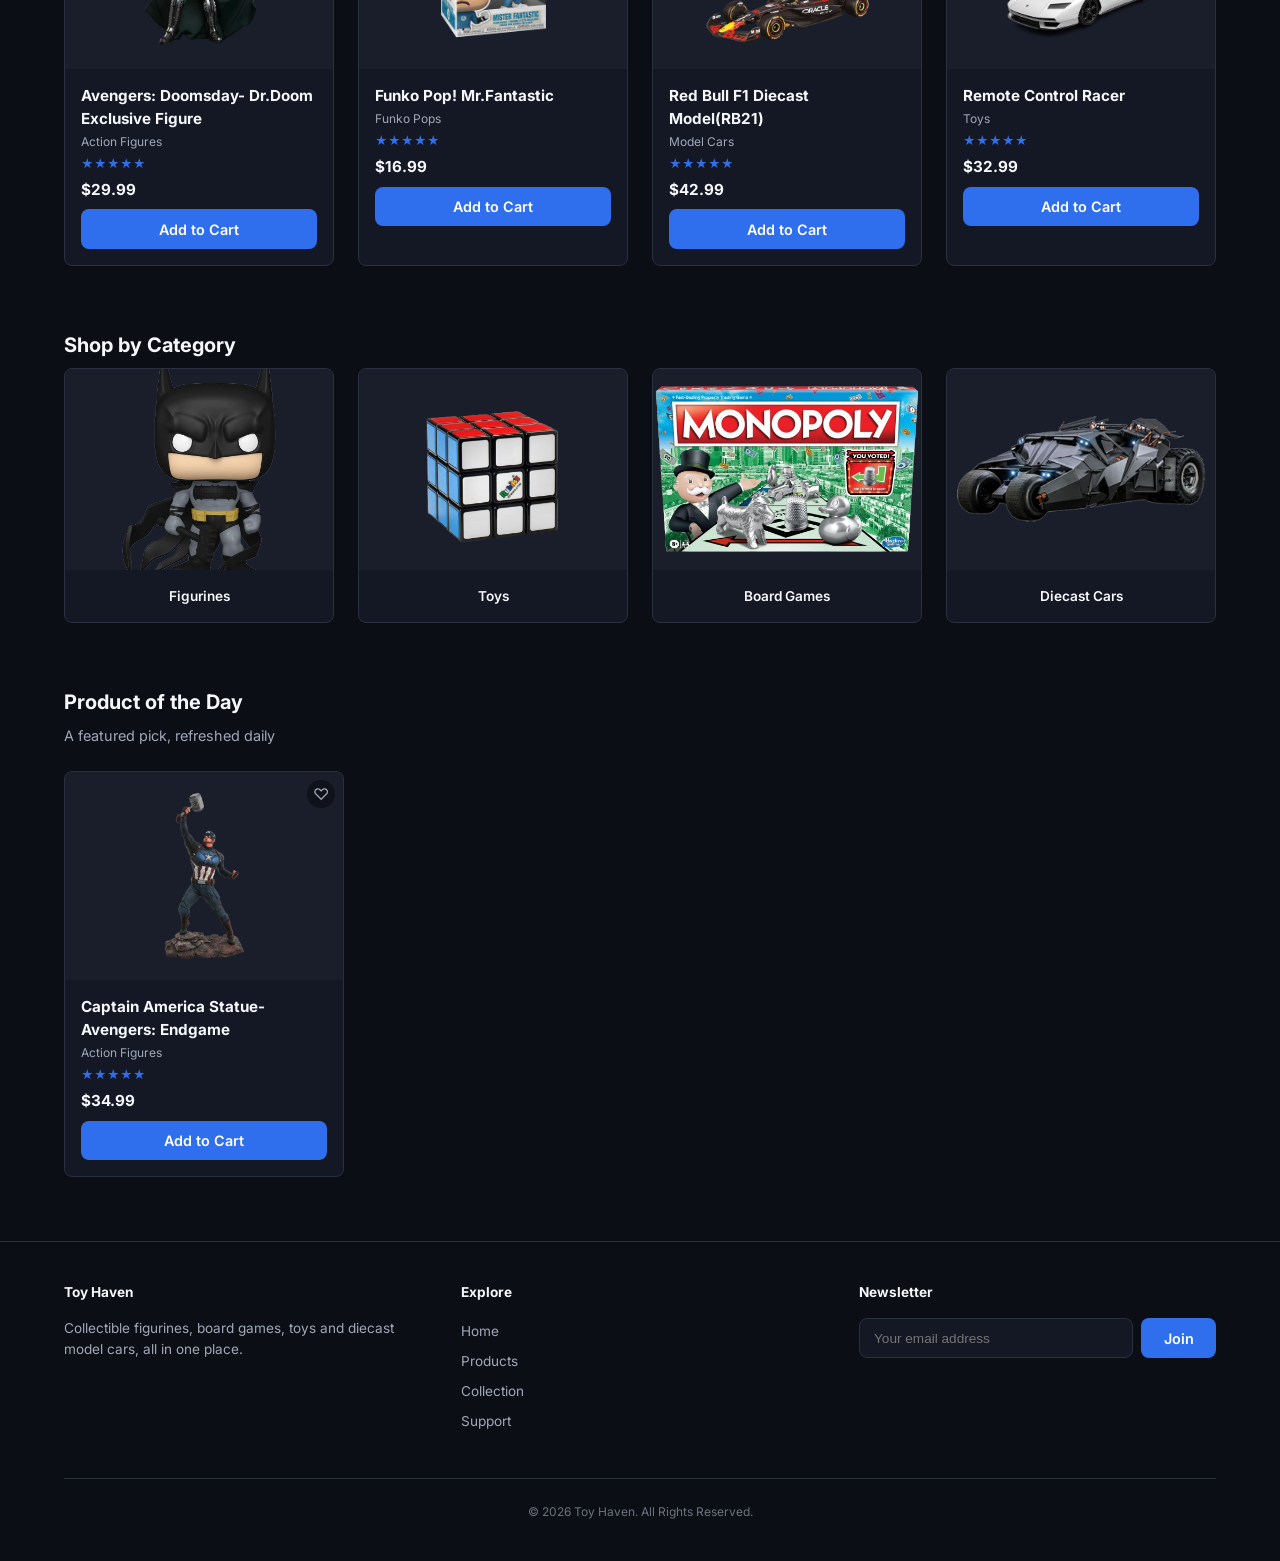
==== commit 0cc467ef: "changed the footer copyrights part" ====
--- a/index.html
+++ b/index.html
@@ -184,7 +184,7 @@
         </div>
       </div>
       <div class="footer-bottom">
-        <p>&copy; 2026 Toy Haven. University project — not a real store.</p>
+        <p>&copy; 2026 Toy Haven. All Rights Reserved.</p>
       </div>
     </div>
   </footer>
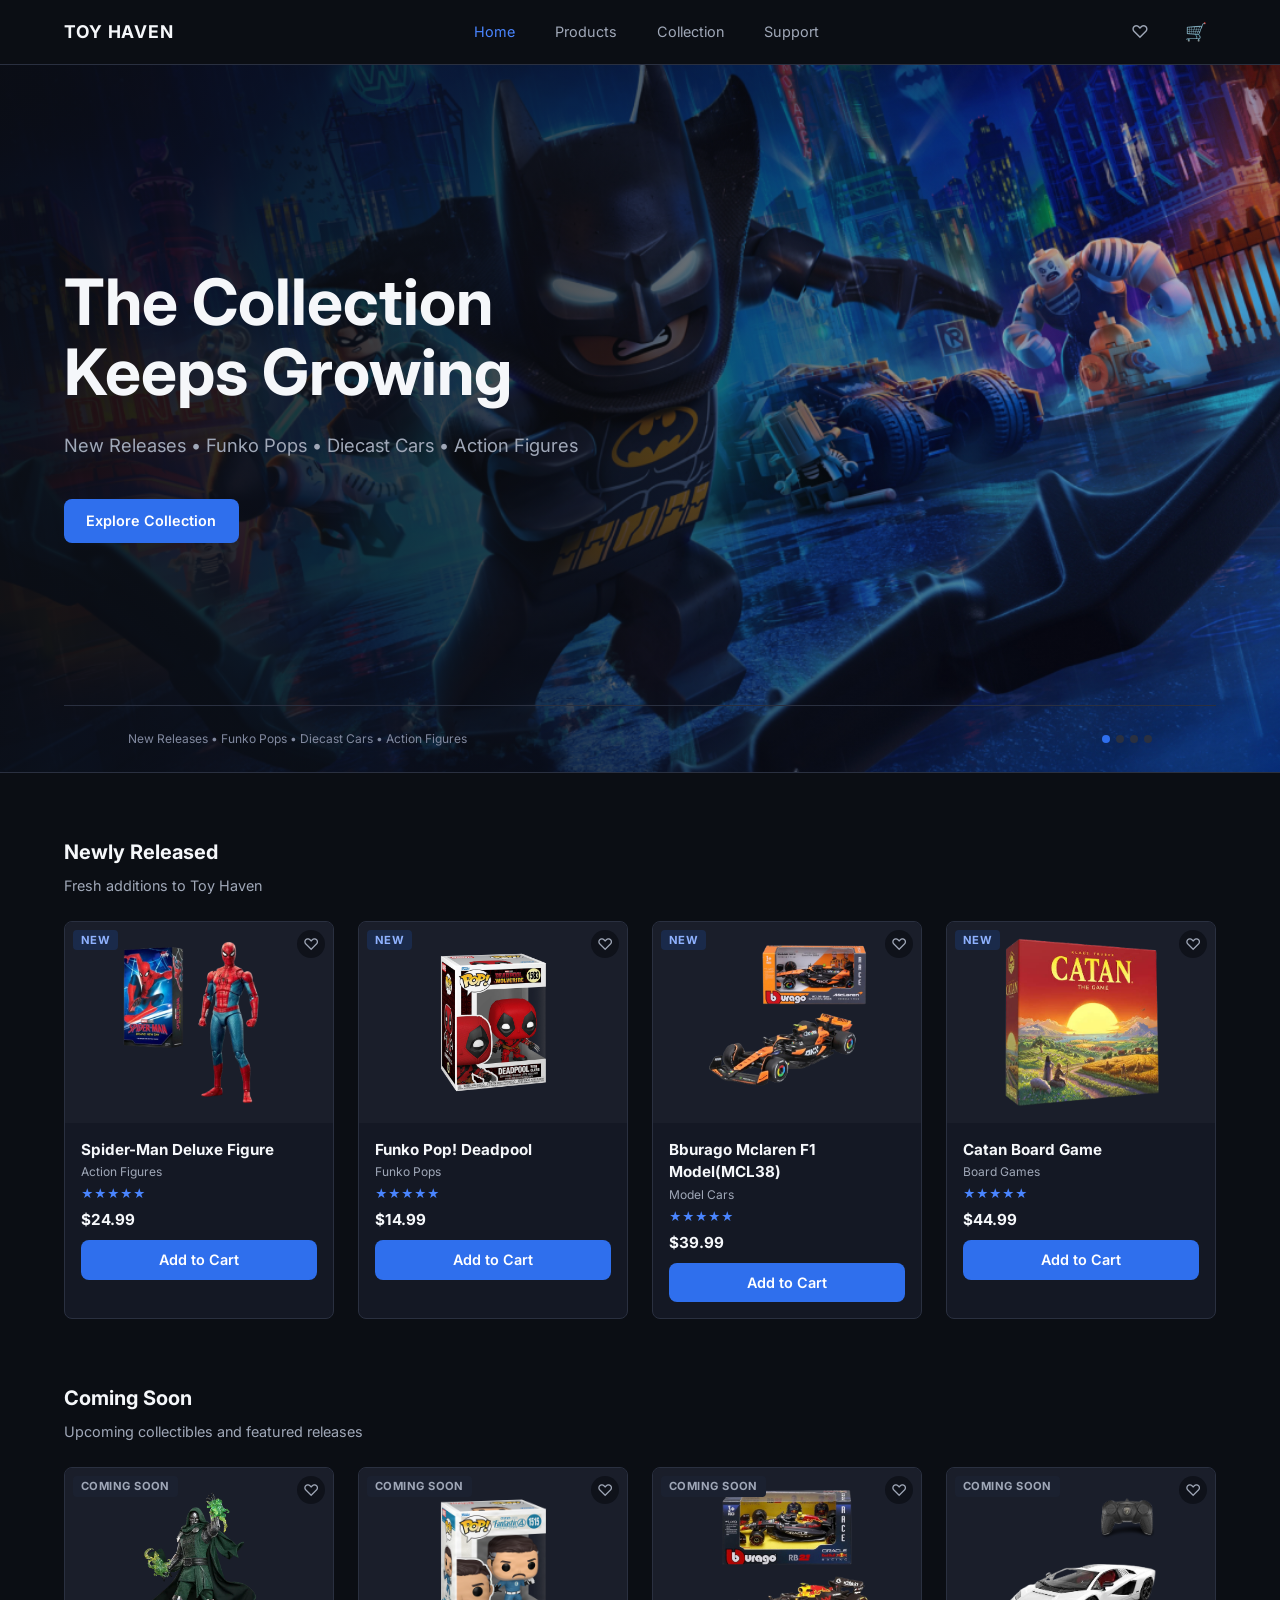
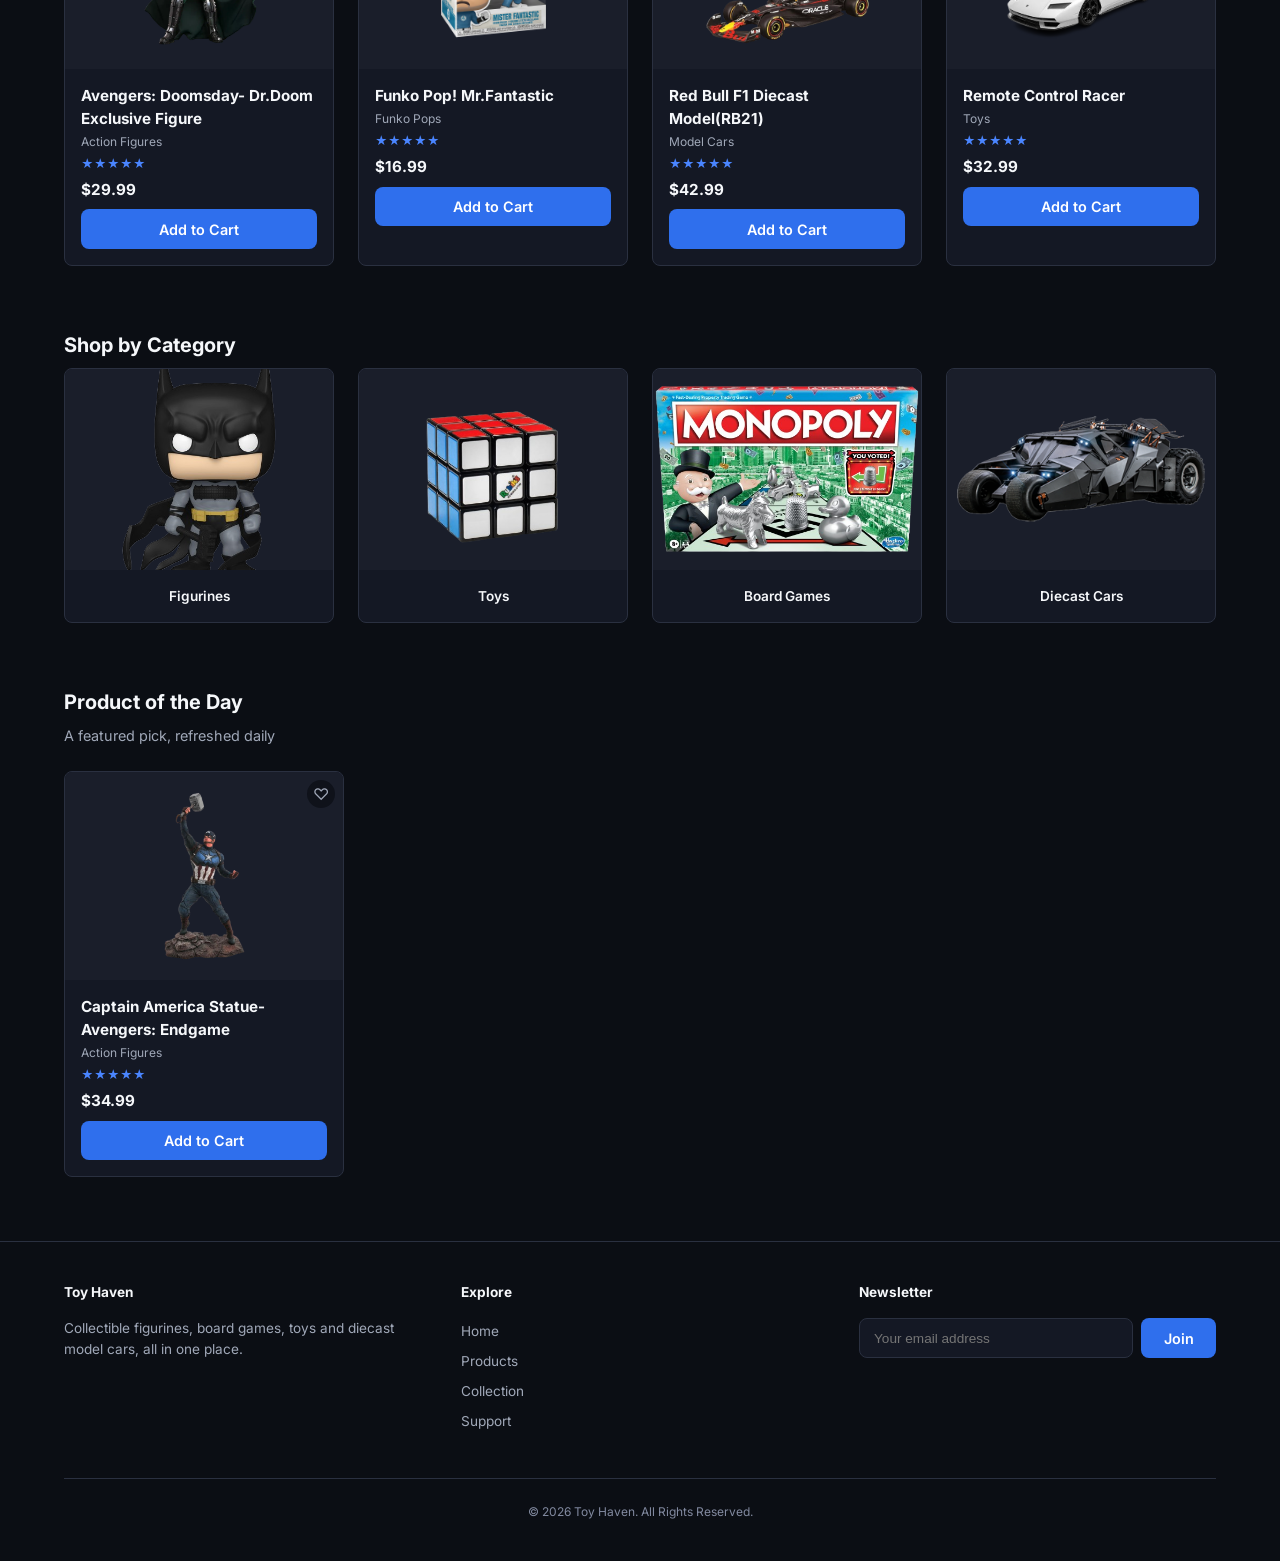
==== commit eee8ac61: "Fix accessibility alerts: cart badge text size, wishlist icon redundant link" ====
--- a/index.html
+++ b/index.html
@@ -28,7 +28,7 @@
       </nav>
 
       <div class="header-icons">
-        <a href="collection.html" aria-label="Wishlist">♡</a>
+        <a href="collection.html" aria-label="Wishlist" tabindex="-1" aria-hidden="true">♡</a>
         <a href="cart.html" aria-label="Shopping cart">
           🛒
           <span id="cart-count" class="cart-count">0</span>
@@ -117,7 +117,7 @@
       <div class="category-grid">
         <a href="products.html?category=Action%20Figures" class="category-tile">
           <div class="category-tile-image">
-            <img src="images/shop by category pics/figures/dmiuu3f-df78caf3-c90e-4297-878c-dc7db9a0f4cd.png" alt="Figurines" onerror="this.parentElement.classList.add('image-missing');">
+           <img src="images/shop-by-category-pics/figures/dmiuu3f-df78caf3-c90e-4297-878c-dc7db9a0f4cd.png" alt="Figurines" onerror="this.parentElement.classList.add('image-missing');">
             <span class="image-placeholder">CATEGORY</span>
           </div>
           <p>Figurines</p>
@@ -138,7 +138,7 @@
         </a>
         <a href="products.html?category=Model%20Cars" class="category-tile">
           <div class="category-tile-image">
-            <img src="images/shop by category pics/diecast cars/Batman-Futuristic-Automobile-Render-PNG.png" alt="Diecast Cars" onerror="this.parentElement.classList.add('image-missing');">
+            <img src="images/shop-by-category-pics/diecast-cars/Batman-Futuristic-Automobile-Render-PNG.png" alt="Diecast Cars" onerror="this.parentElement.classList.add('image-missing');">
             <span class="image-placeholder">CATEGORY</span>
           </div>
           <p>Diecast Cars</p>
--- a/css/style.css
+++ b/css/style.css
@@ -1,7 +1,4 @@
-/* ==========================================================================
-   TOY HAVEN — GLOBAL STYLESHEET
-   Organized top-to-bottom to match how a page is built, per section.
-   ========================================================================== */
+
 
 /* --------------------------------------------------------------------------
    1. CSS VARIABLES (theme) — change a color here, it updates everywhere.
@@ -21,7 +18,7 @@
   /* Text */
   --text-primary: #f5f7fa;   /* main readable text, off-white (not pure white — softer on dark bg) */
   --text-secondary: #a0a8b8; /* secondary text — category labels, prices, meta info */
-  --text-muted: #6b7280;     /* least important text — placeholders */
+  --text-muted: #828aa0;    /* least important text — placeholders */
 
   /* Borders */
   --border-color: #2a3040;
@@ -140,7 +137,7 @@
 
 .main-nav a:hover,
 .main-nav a.active {
-  color: var(--accent);
+  color: var(--accent-hover);
 }
 
 .header-icons {
@@ -171,10 +168,10 @@
   right: 2px;
   background-color: var(--accent);
   color: #fff;
-  font-size: 0.65rem;
+  font: size 0.7rem;
   font-weight: 700;
-  width: 16px;
-  height: 16px;
+  width: 18px;
+  height: 18px;
   border-radius: 50%;
   display: flex;
   align-items: center;
@@ -467,13 +464,14 @@
   top: 8px;
   left: 8px;
   background-color: var(--accent-soft);
-  color: var(--accent-hover);
-  font-size: 0.65rem;
+    color: #8fb2ff;
+    font-size: 0.7rem;
   font-weight: 700;
   padding: 2px 8px;
   border-radius: 4px;
   letter-spacing: 0.04em;
 }
+
 
 .product-tag.coming-soon {
   background-color: var(--bg-card-hover);
@@ -521,11 +519,10 @@
 }
 
 .product-rating {
-  color: var(--accent);
+  color: var(--accent-hover);
   font-size: 0.75rem;
   margin-bottom: 6px;
 }
-
 .product-price {
   font-weight: 700;
   font-size: 0.95rem;
@@ -638,8 +635,8 @@
 .filter-pill.active {
   background-color: var(--accent);
   color: #fff;
-  border-color: var(--accent);
-}
+}
+
 
 /* --------------------------------------------------------------------------
    10. PRODUCT MODAL (quick-view — satisfies "filtering and modal display")
@@ -992,7 +989,7 @@
 }
 
 .faq-question .faq-icon {
-  color: var(--accent);
+  color: var(--accent-hover);
   transition: transform var(--transition);
 }
 
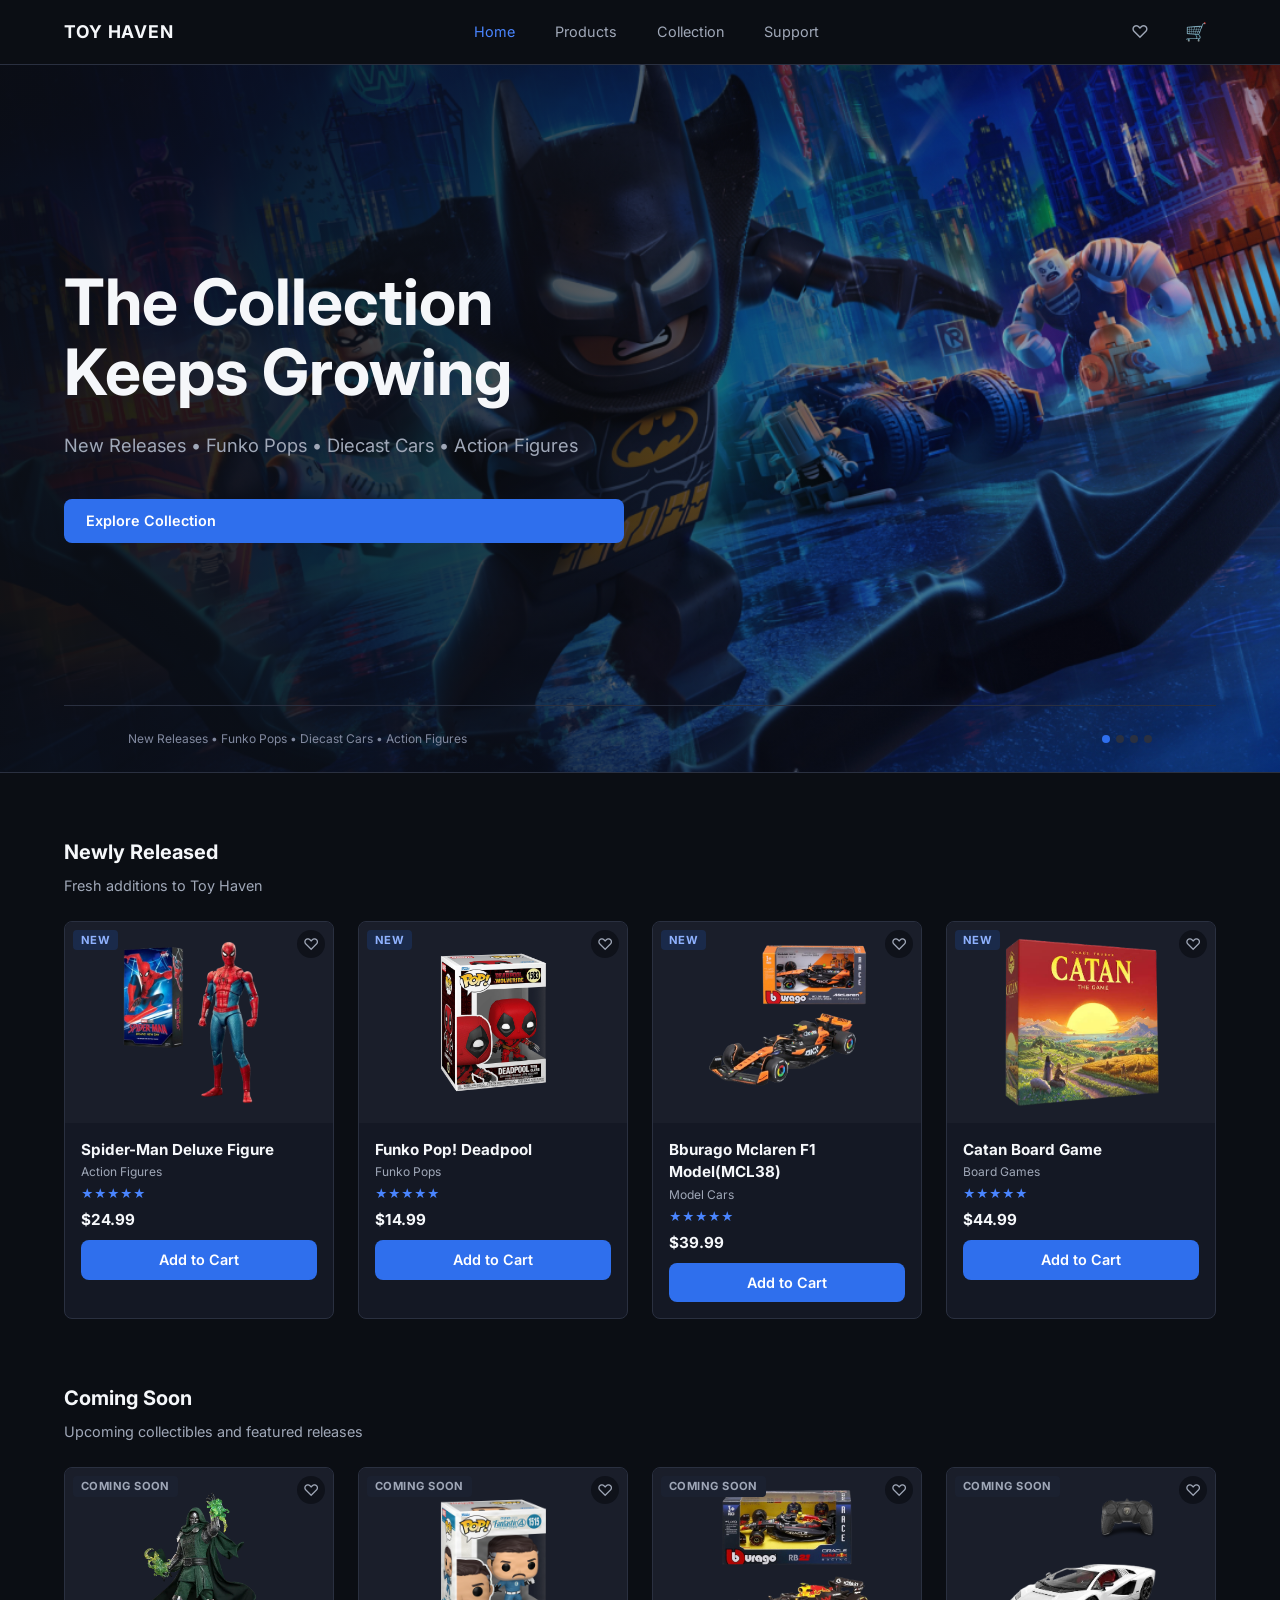
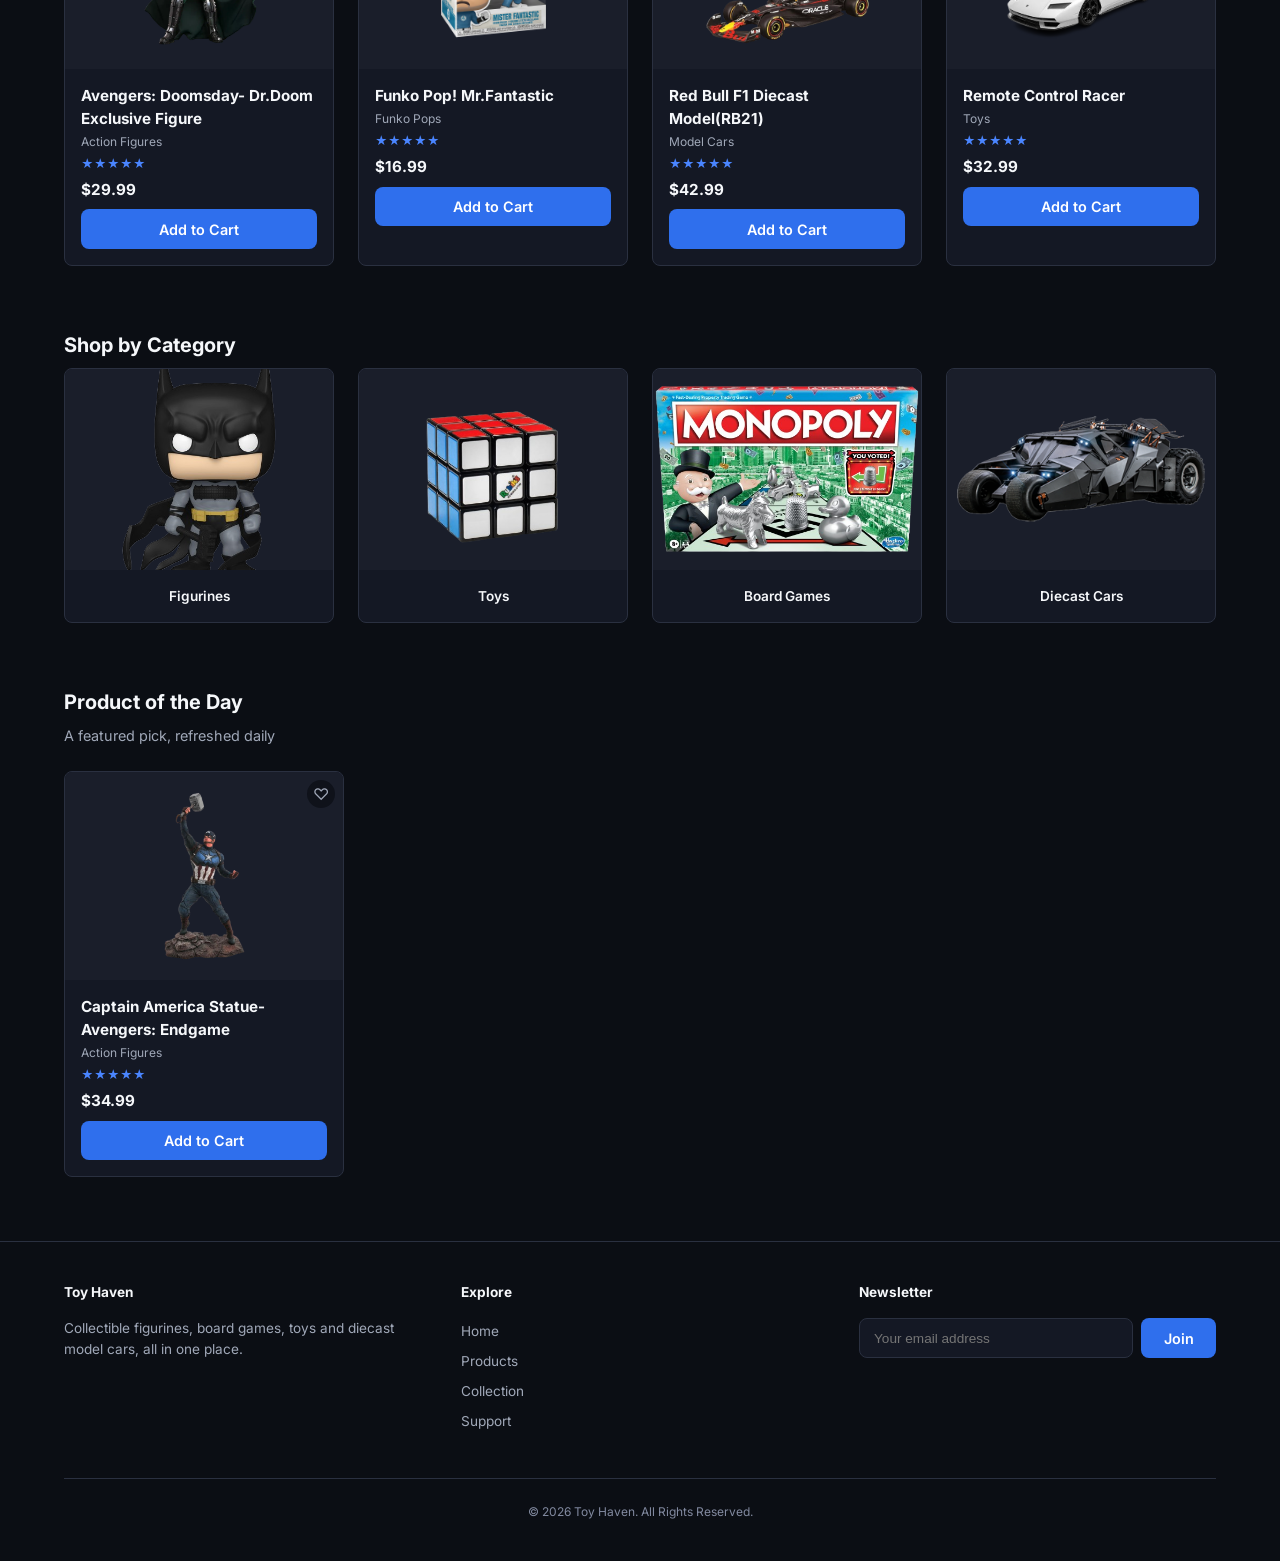
==== commit 4765b3e6: "Fix possible-heading alerts: convert hero eyebrow labels to h2, reordered visually via CSS" ====
--- a/index.html
+++ b/index.html
@@ -55,8 +55,8 @@
 
       <div class="hero-slide" data-bg="images/hero/2/2511945.jpg">
         <div class="hero-text">
-          <p class="hero-eyebrow">NEW THIS WEEK</p>
           <h1>Fresh Funko Pops Just Landed</h1>
+<h2 class="hero-eyebrow">NEW THIS WEEK</h2>
           <p>Marvel, DC, and Movie exclusives — while supplies last.</p>
           <a href="products.html" class="btn btn-primary">Shop Funko Pops</a>
         </div>
@@ -64,8 +64,9 @@
 
       <div class="hero-slide" data-bg="images/hero/3/yNQPDRgwKSz645qPKvAdC5.jpg">
         <div class="hero-text">
-          <p class="hero-eyebrow">FOR THE COLLECTORS</p>
+          
           <h1>Precision Diecast Model Cars</h1>
+<h2 class="hero-eyebrow">FOR THE COLLECTORS</h2>
           <p>F1 grid cars and Bburago classics, built to scale.</p>
           <a href="products.html" class="btn btn-primary">Shop Model Cars</a>
         </div>
@@ -73,10 +74,10 @@
 
       <div class="hero-slide" data-bg="images/hero/4/1411451.jpg">
         <div class="hero-text">
-          <p class="hero-eyebrow">COMING SOON</p>
           <h1>Avengers: Doomsday Collectibles</h1>
+<h2 class="hero-eyebrow">COMING SOON</h2>
           <p>Be first in line when the new lineup drops.</p>
-          <a href="products.html" class="btn btn-primary">Get Notified</a>
+          <a href="https://www.youtube.com/watch?v=DOF1R0T-mJc" class="btn btn-primary">Get Notified</a>
         </div>
       </div>
 
--- a/css/style.css
+++ b/css/style.css
@@ -324,6 +324,8 @@
 }
 
 .hero-text {
+   display: flex;
+  flex-direction: column;
   max-width: 560px;
 }
 
@@ -333,6 +335,7 @@
   font-weight: 700;
   letter-spacing: 0.1em;
   margin-bottom: var(--space-md);
+  order: -1;
 }
 
 .hero-slide h1 {
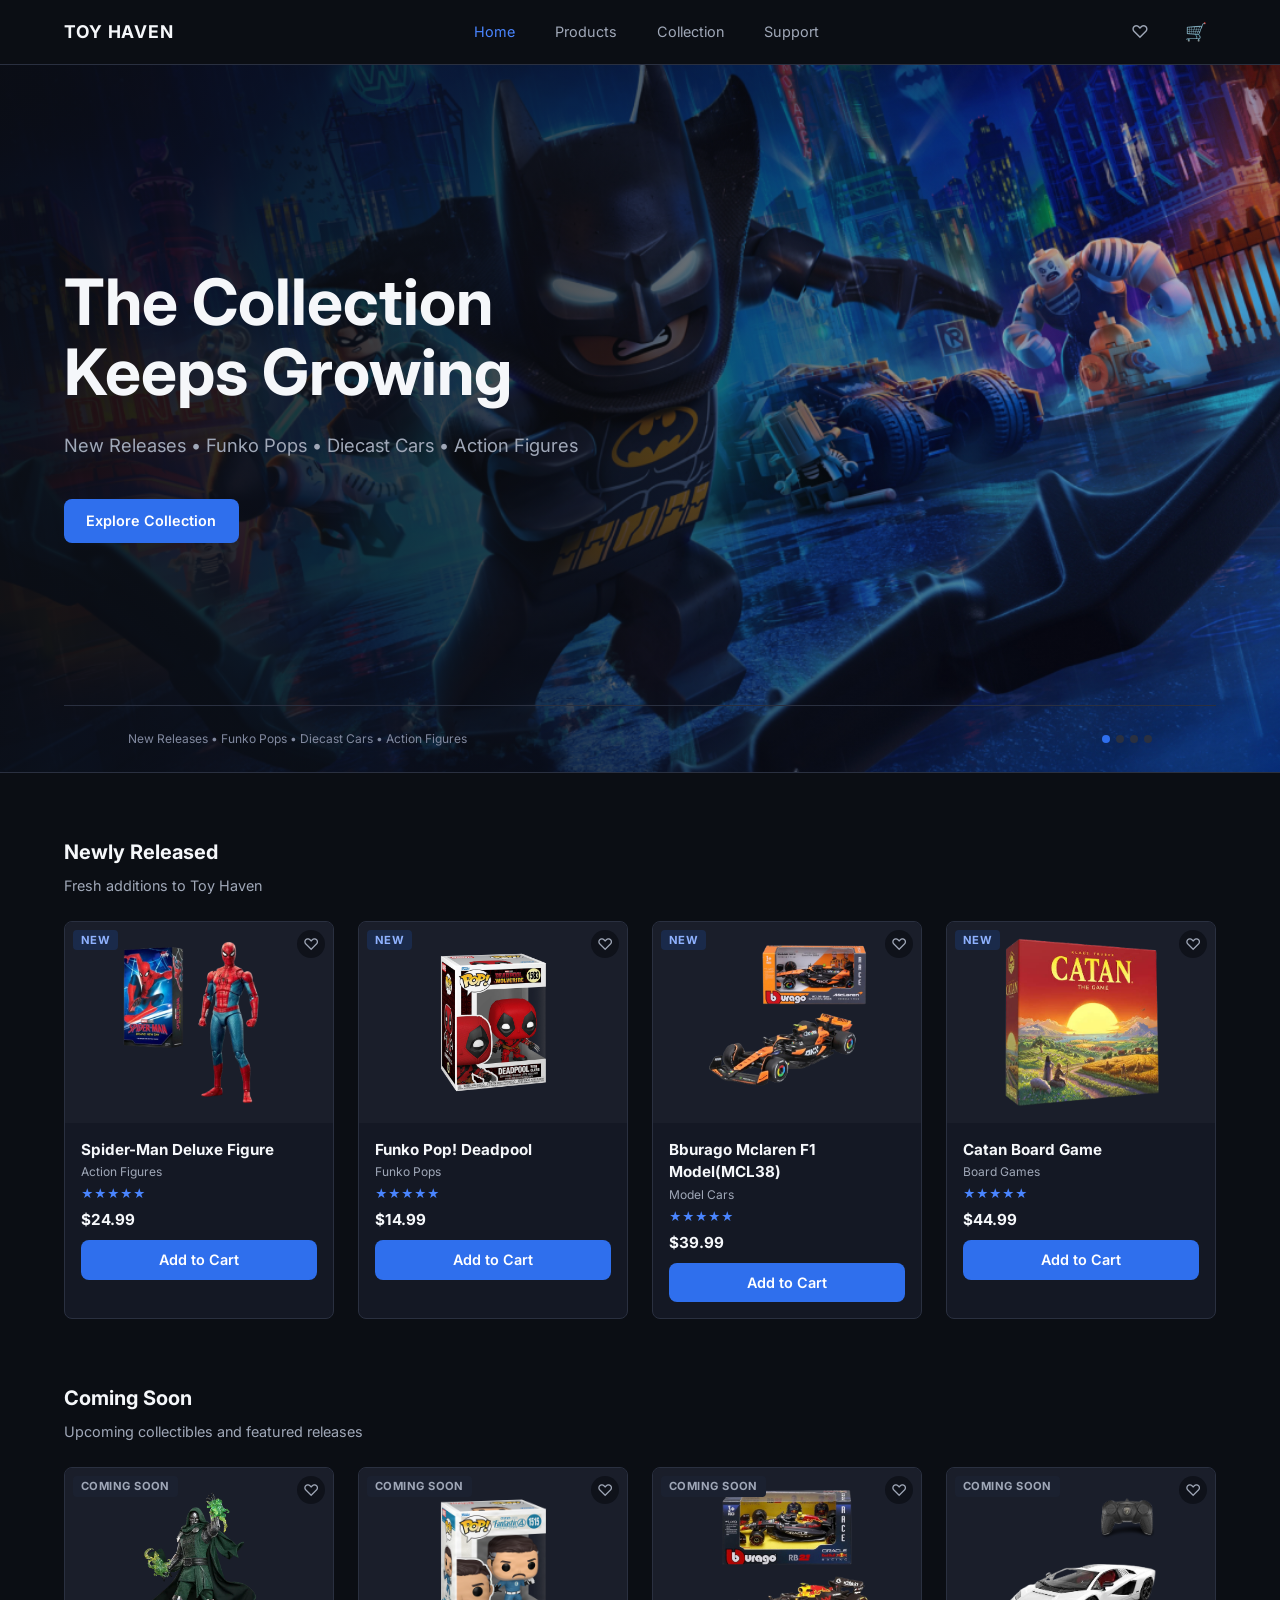
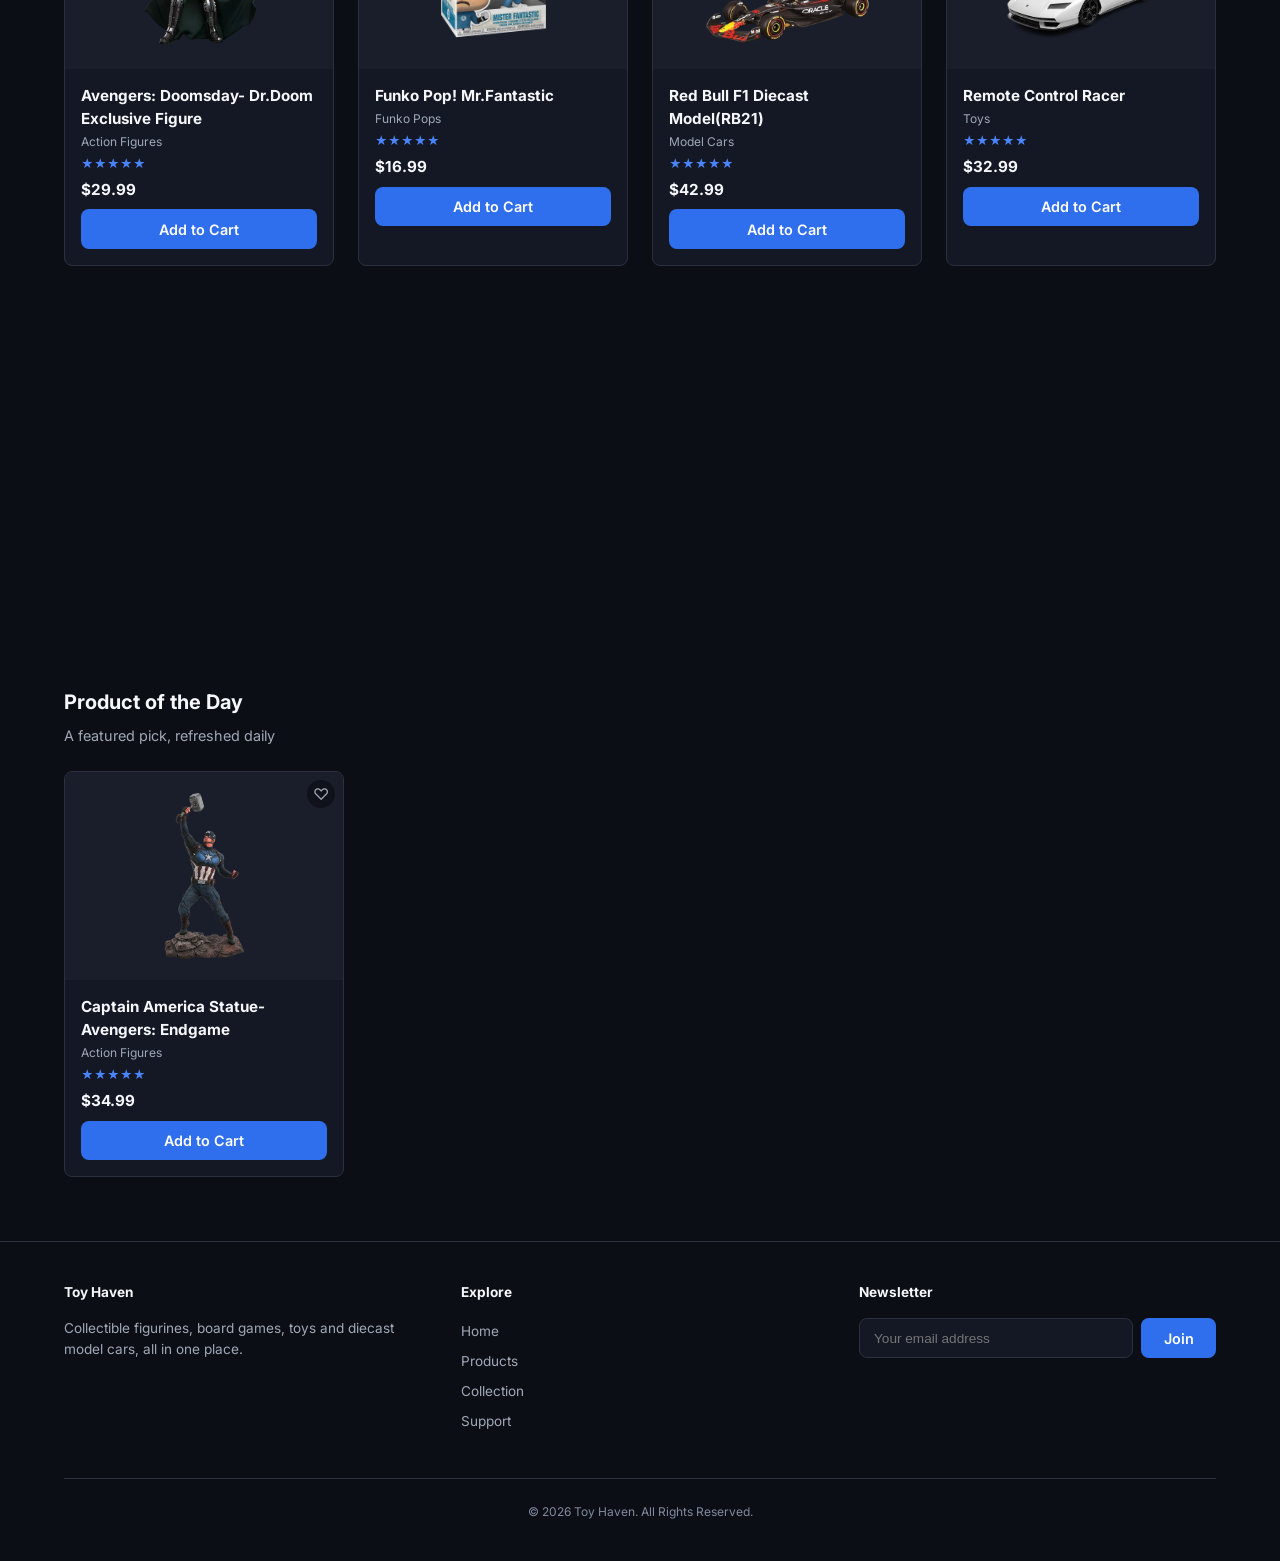
==== commit cbae53b1: "Hero slide buttons deep-link to their matching category filter" ====
--- a/index.html
+++ b/index.html
@@ -58,7 +58,7 @@
           <h1>Fresh Funko Pops Just Landed</h1>
 <h2 class="hero-eyebrow">NEW THIS WEEK</h2>
           <p>Marvel, DC, and Movie exclusives — while supplies last.</p>
-          <a href="products.html" class="btn btn-primary">Shop Funko Pops</a>
+          <a href="products.html?category=Funko%20Pops" class="btn btn-primary">Shop Funko Pops</a>
         </div>
       </div>
 
@@ -68,7 +68,7 @@
           <h1>Precision Diecast Model Cars</h1>
 <h2 class="hero-eyebrow">FOR THE COLLECTORS</h2>
           <p>F1 grid cars and Bburago classics, built to scale.</p>
-          <a href="products.html" class="btn btn-primary">Shop Model Cars</a>
+          <a href="products.html?category=Model%20Cars" class="btn btn-primary">Shop Model Cars</a>
         </div>
       </div>
 
--- a/css/style.css
+++ b/css/style.css
@@ -326,6 +326,7 @@
 .hero-text {
    display: flex;
   flex-direction: column;
+  align-items: flex-start;
   max-width: 560px;
 }
 
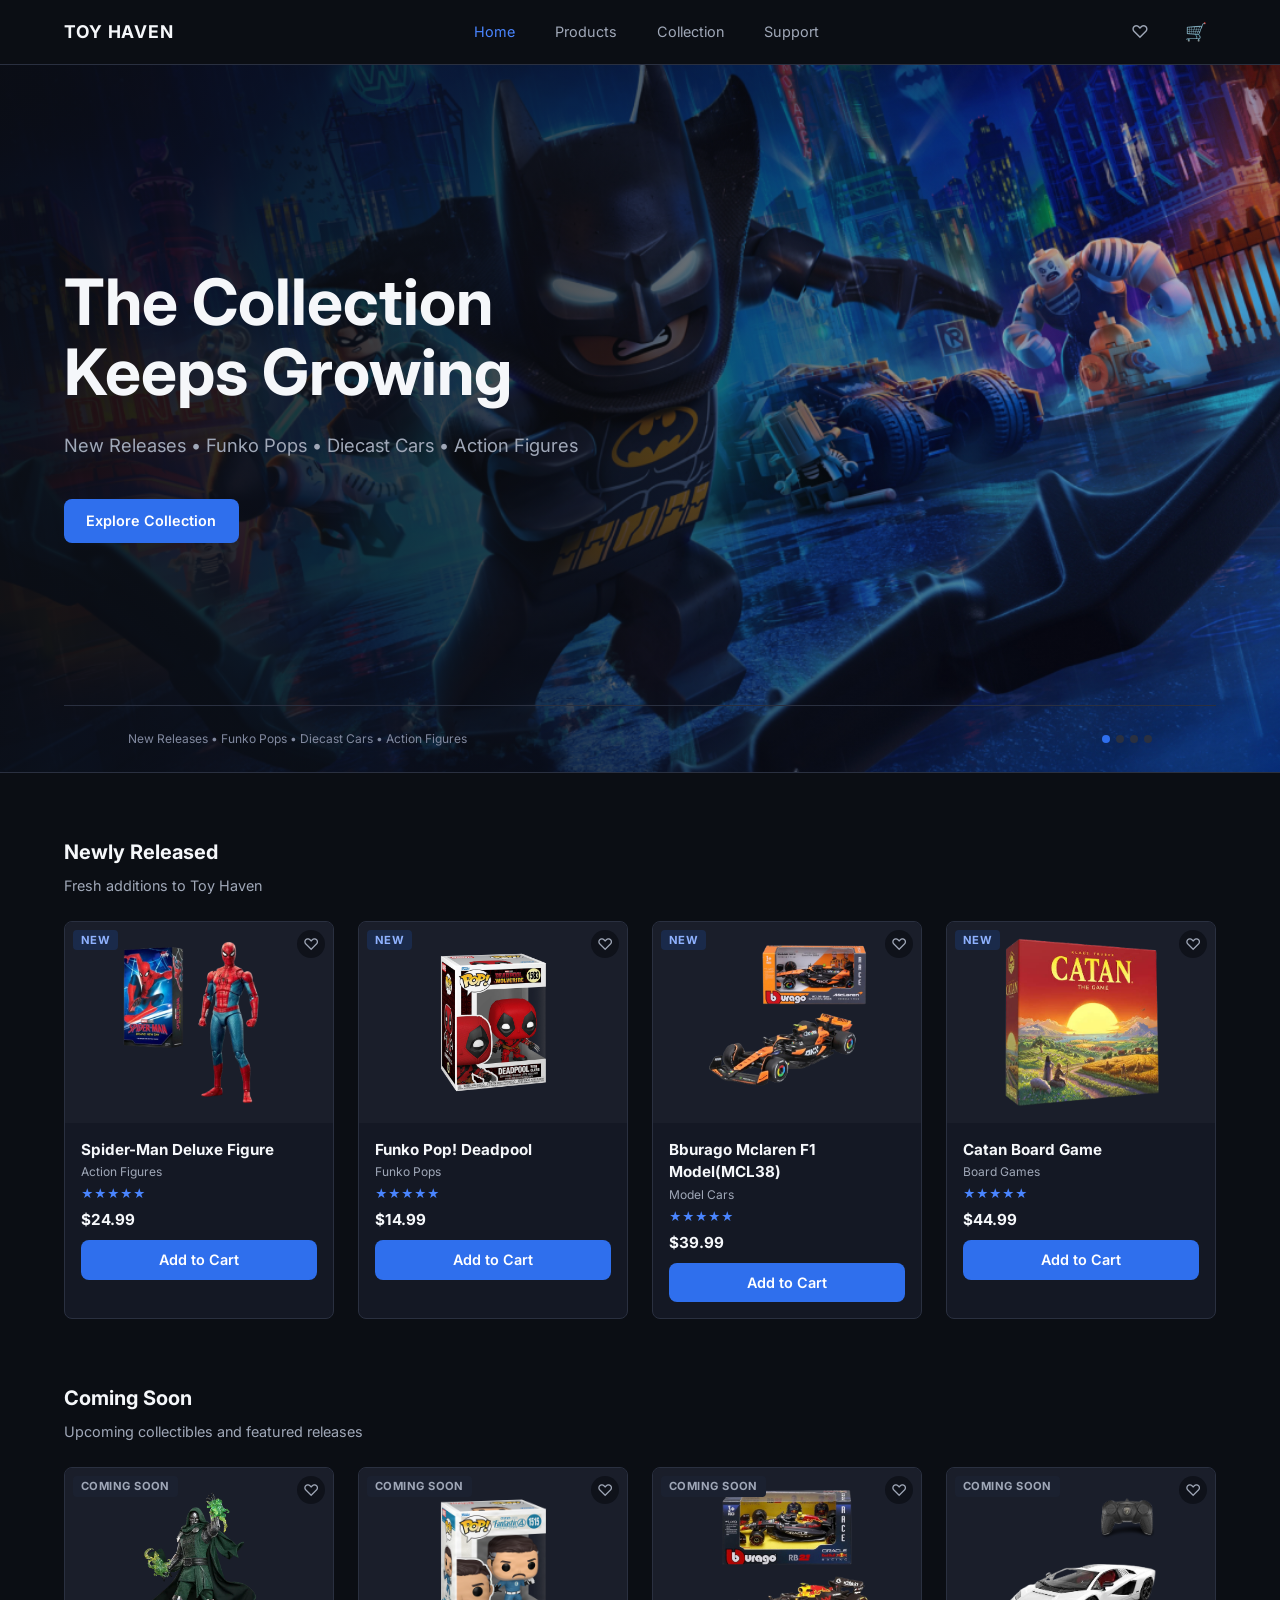
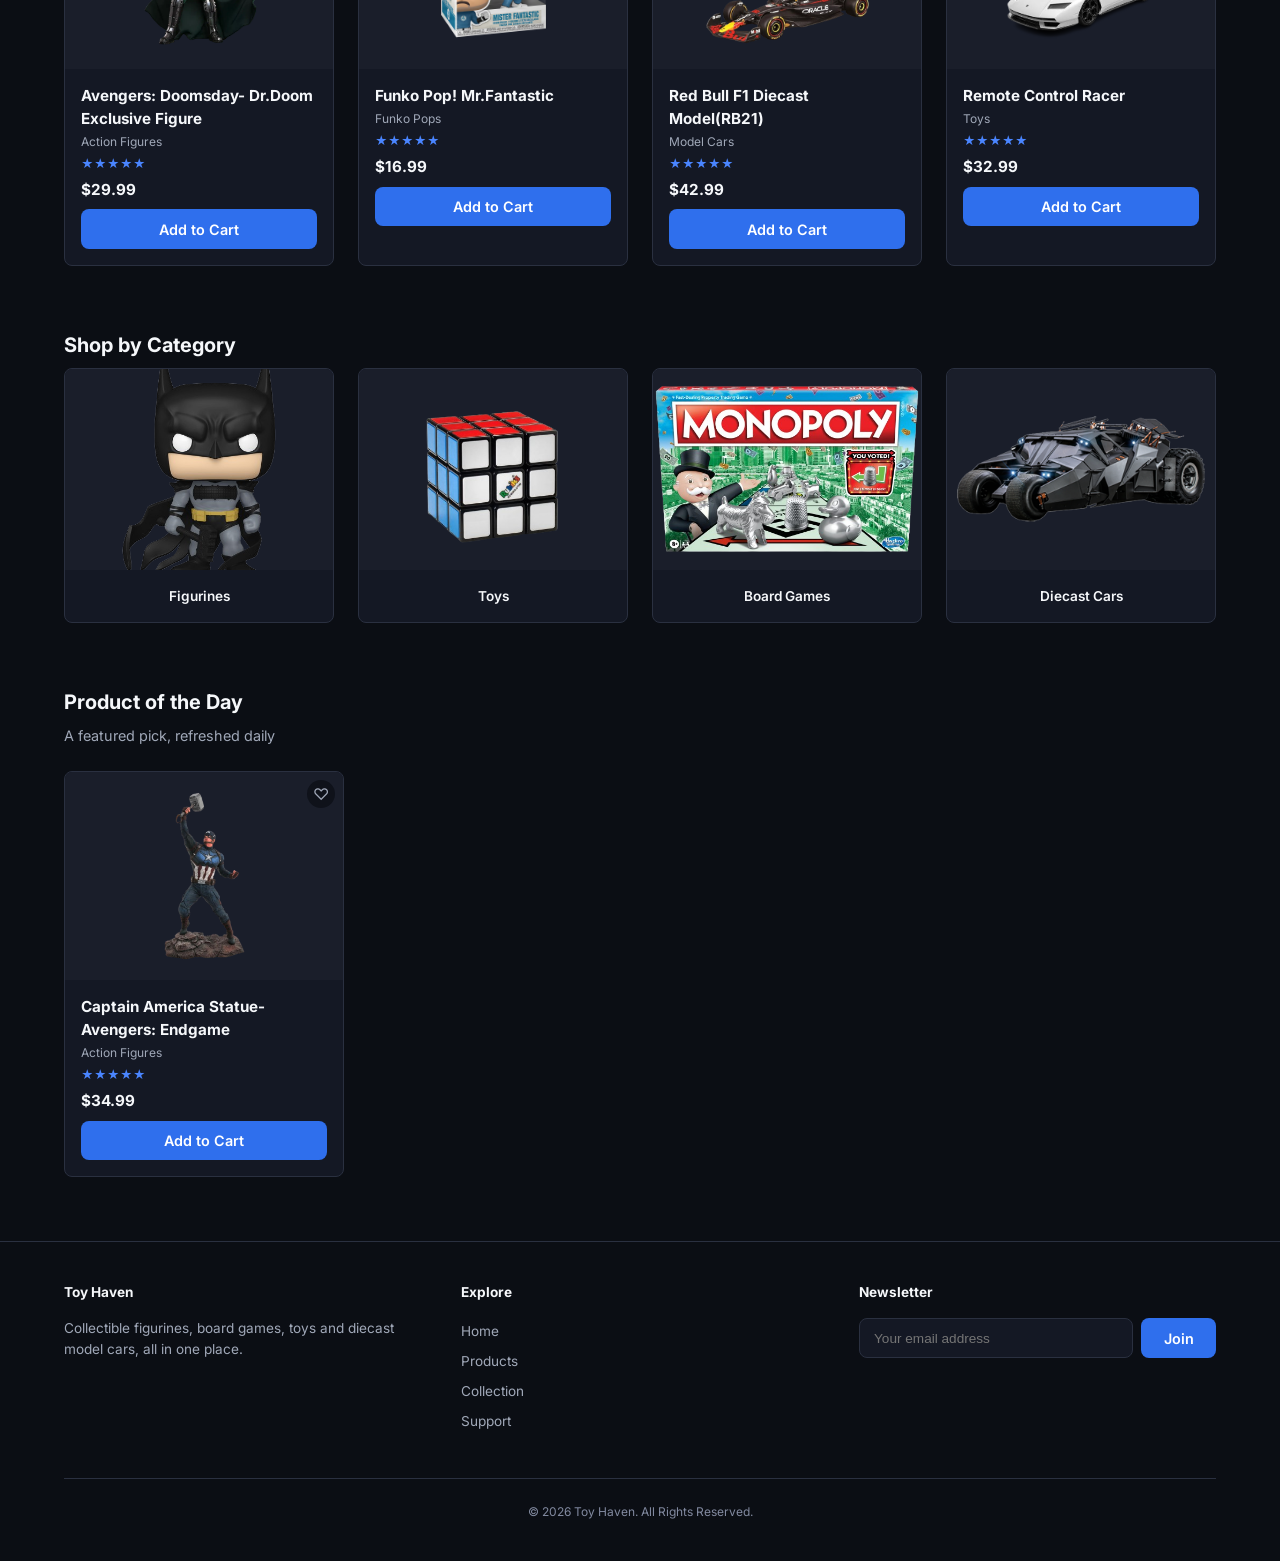
==== commit 09c552d5: "Update hero slide 4 button text for consistency" ====
--- a/index.html
+++ b/index.html
@@ -77,7 +77,7 @@
           <h1>Avengers: Doomsday Collectibles</h1>
 <h2 class="hero-eyebrow">COMING SOON</h2>
           <p>Be first in line when the new lineup drops.</p>
-          <a href="https://www.youtube.com/watch?v=DOF1R0T-mJc" class="btn btn-primary">Get Notified</a>
+          <a href="products.html?category=Action%20Figures" class="btn btn-primary">Shop Action Figures</a>
         </div>
       </div>
 
